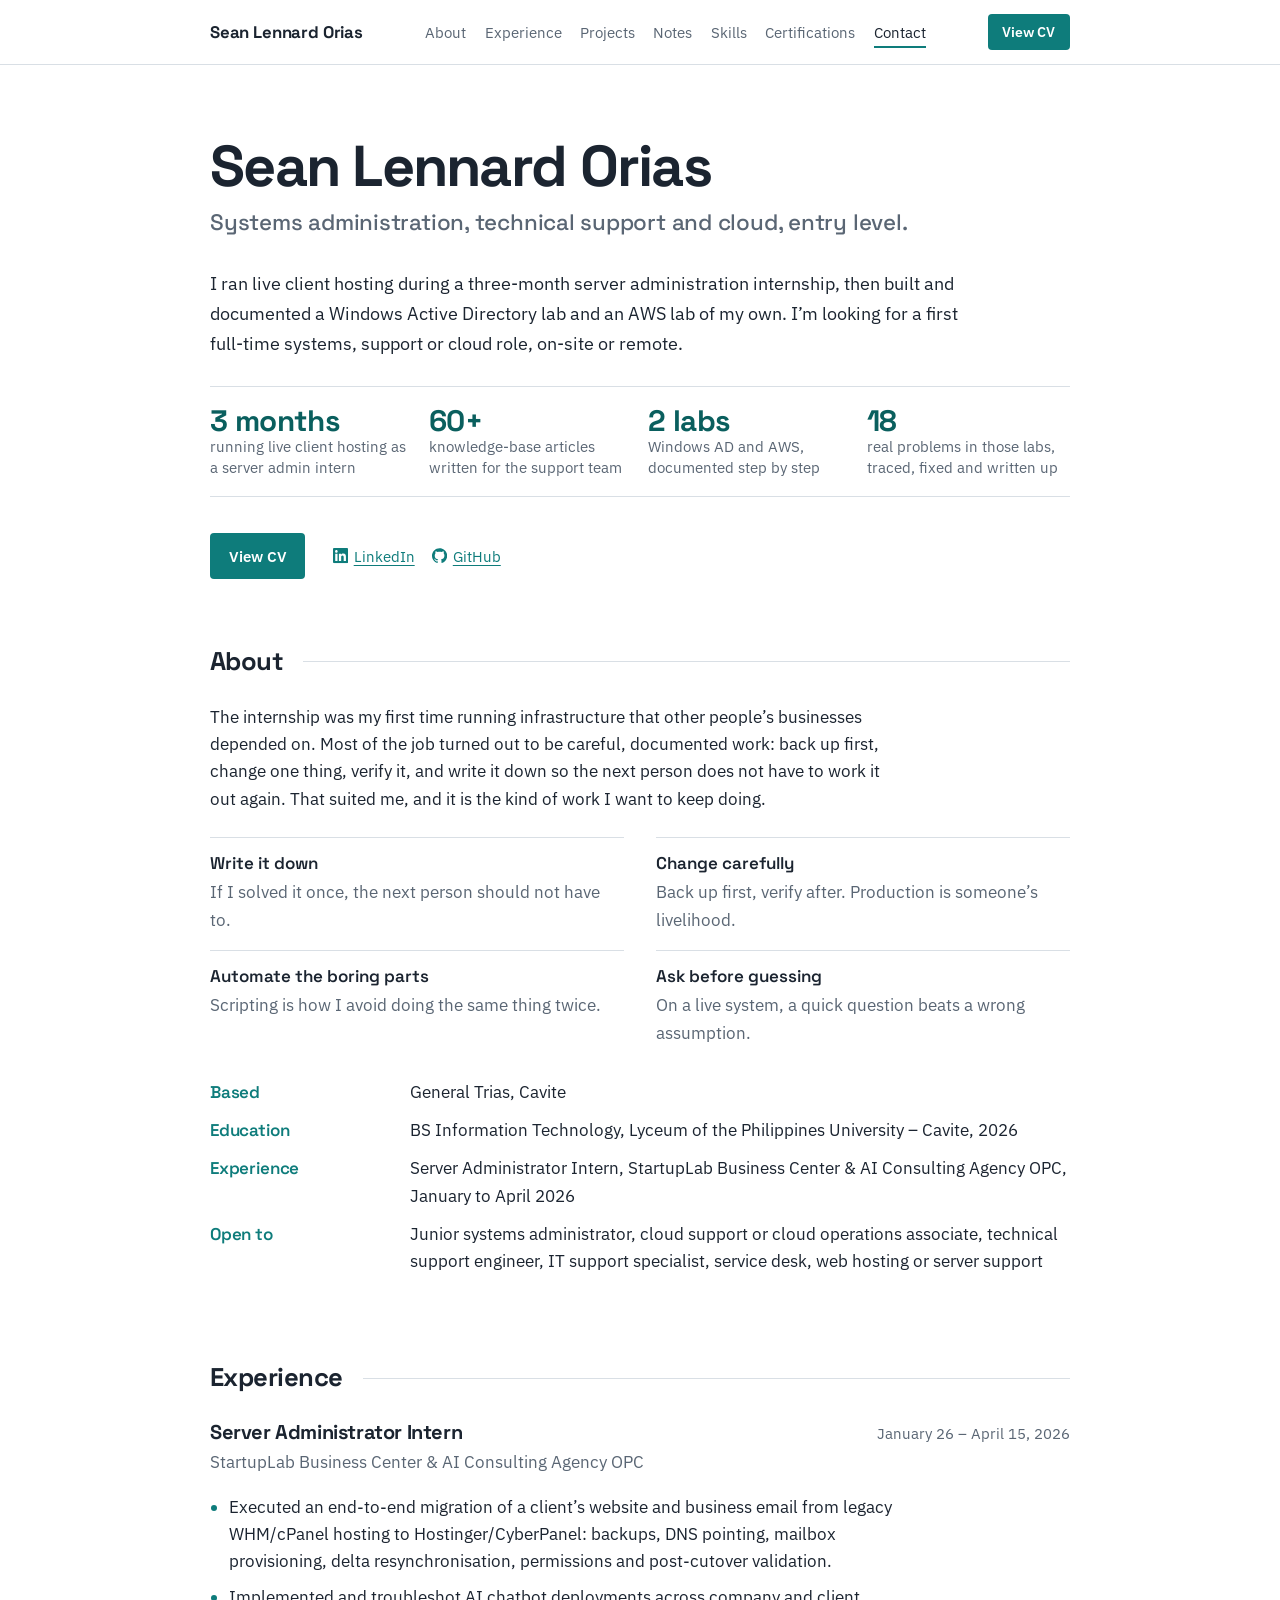
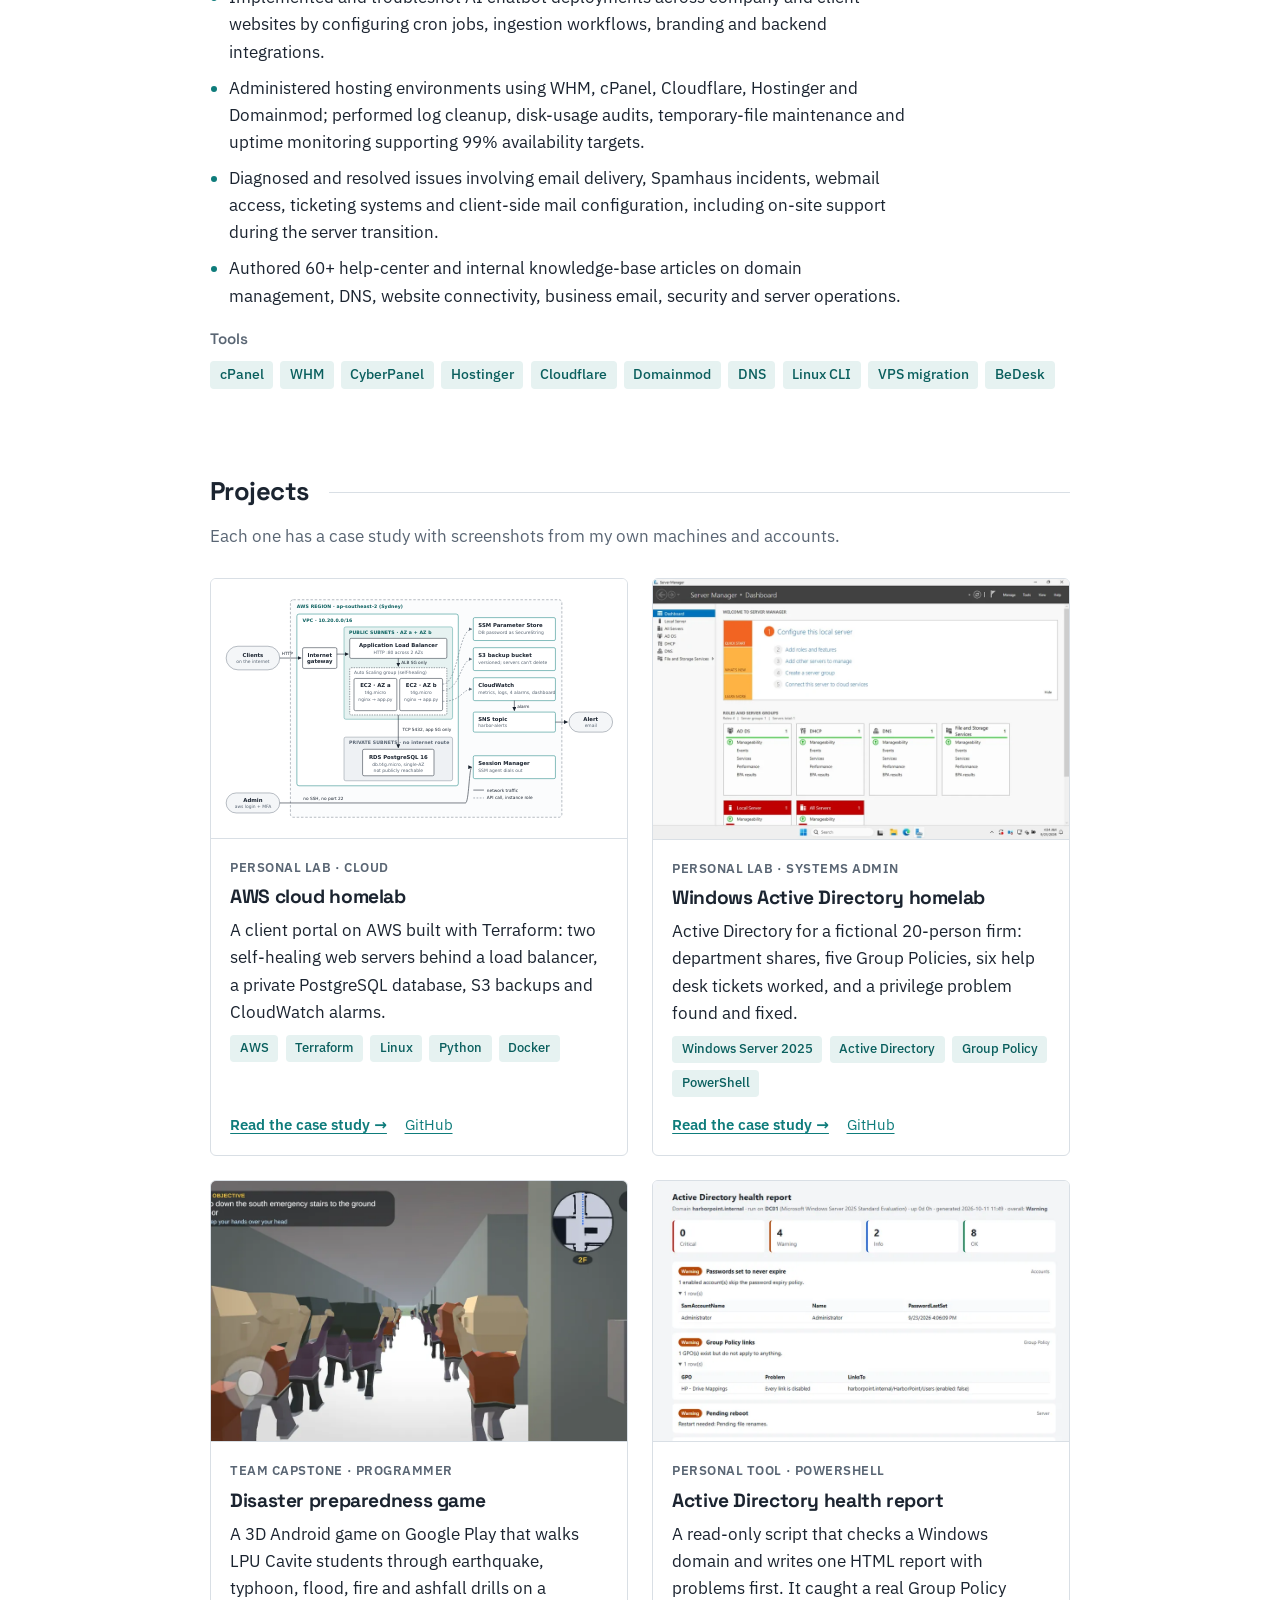
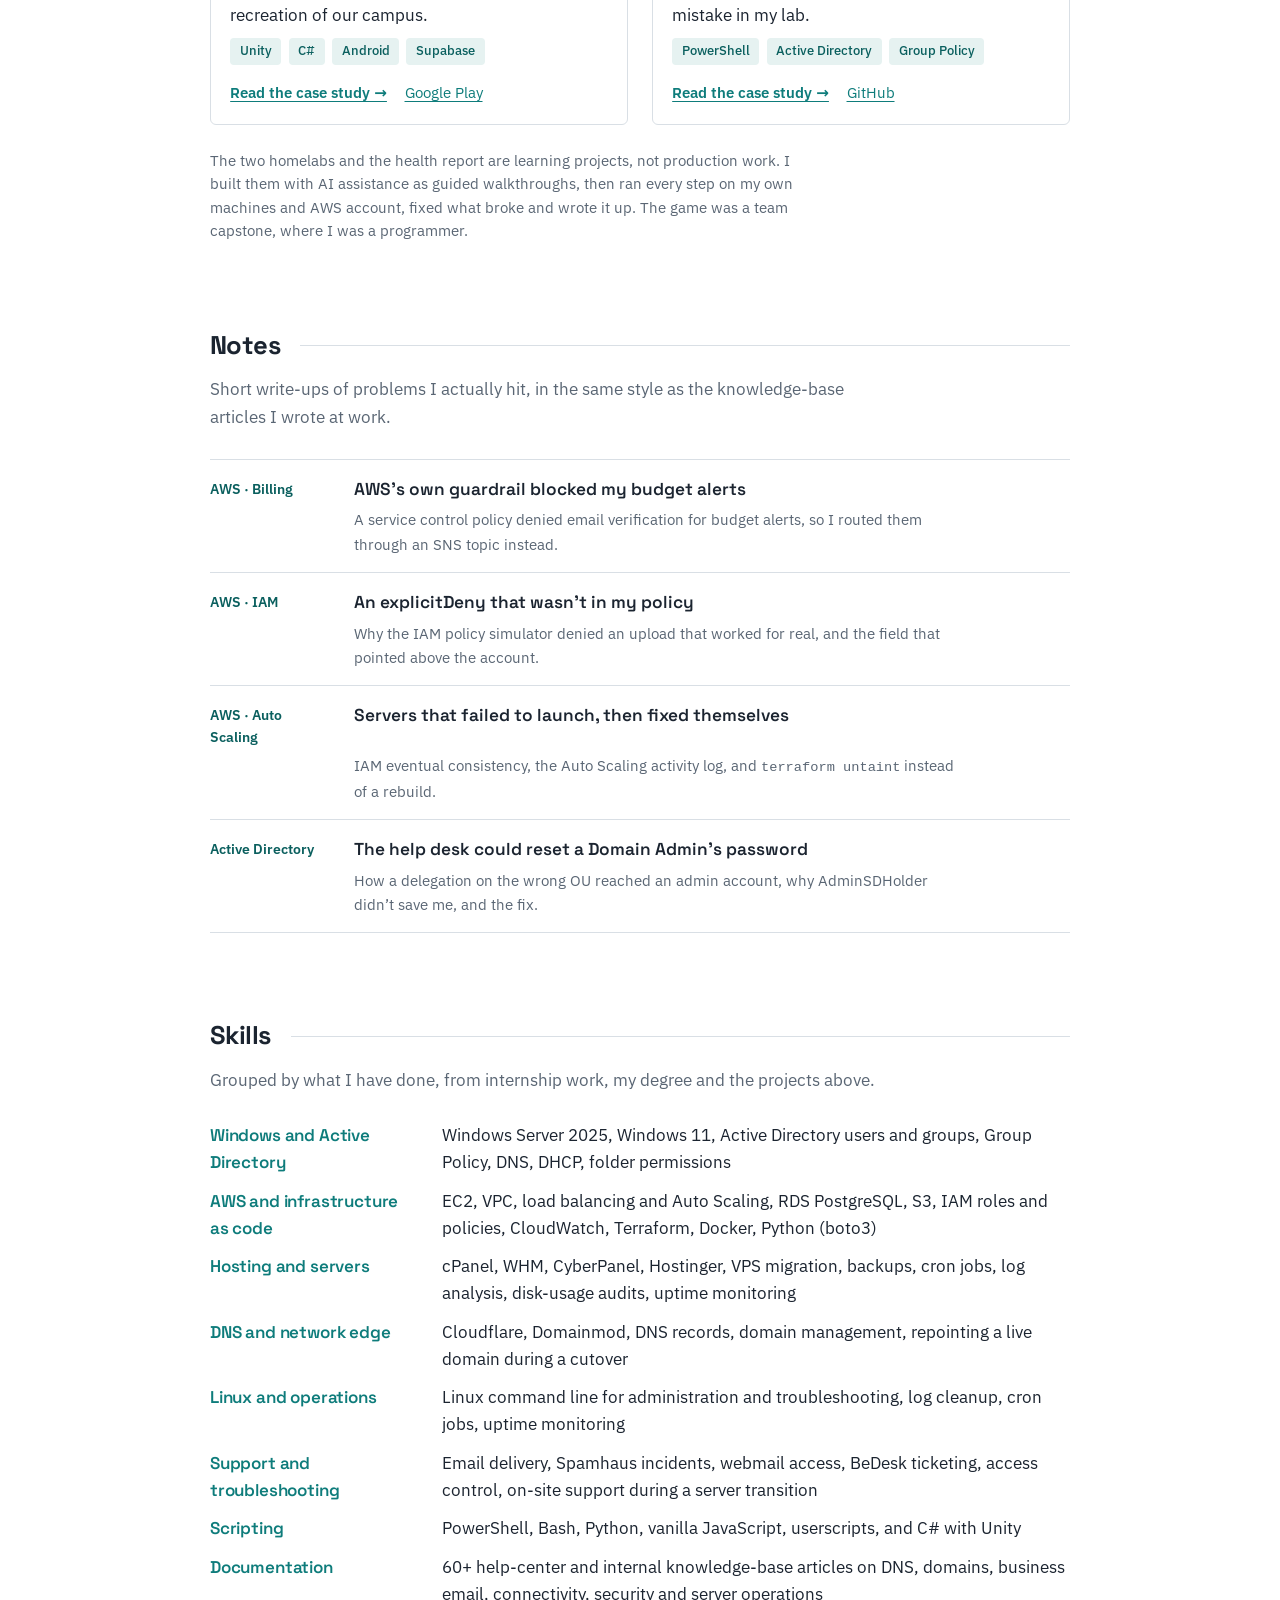
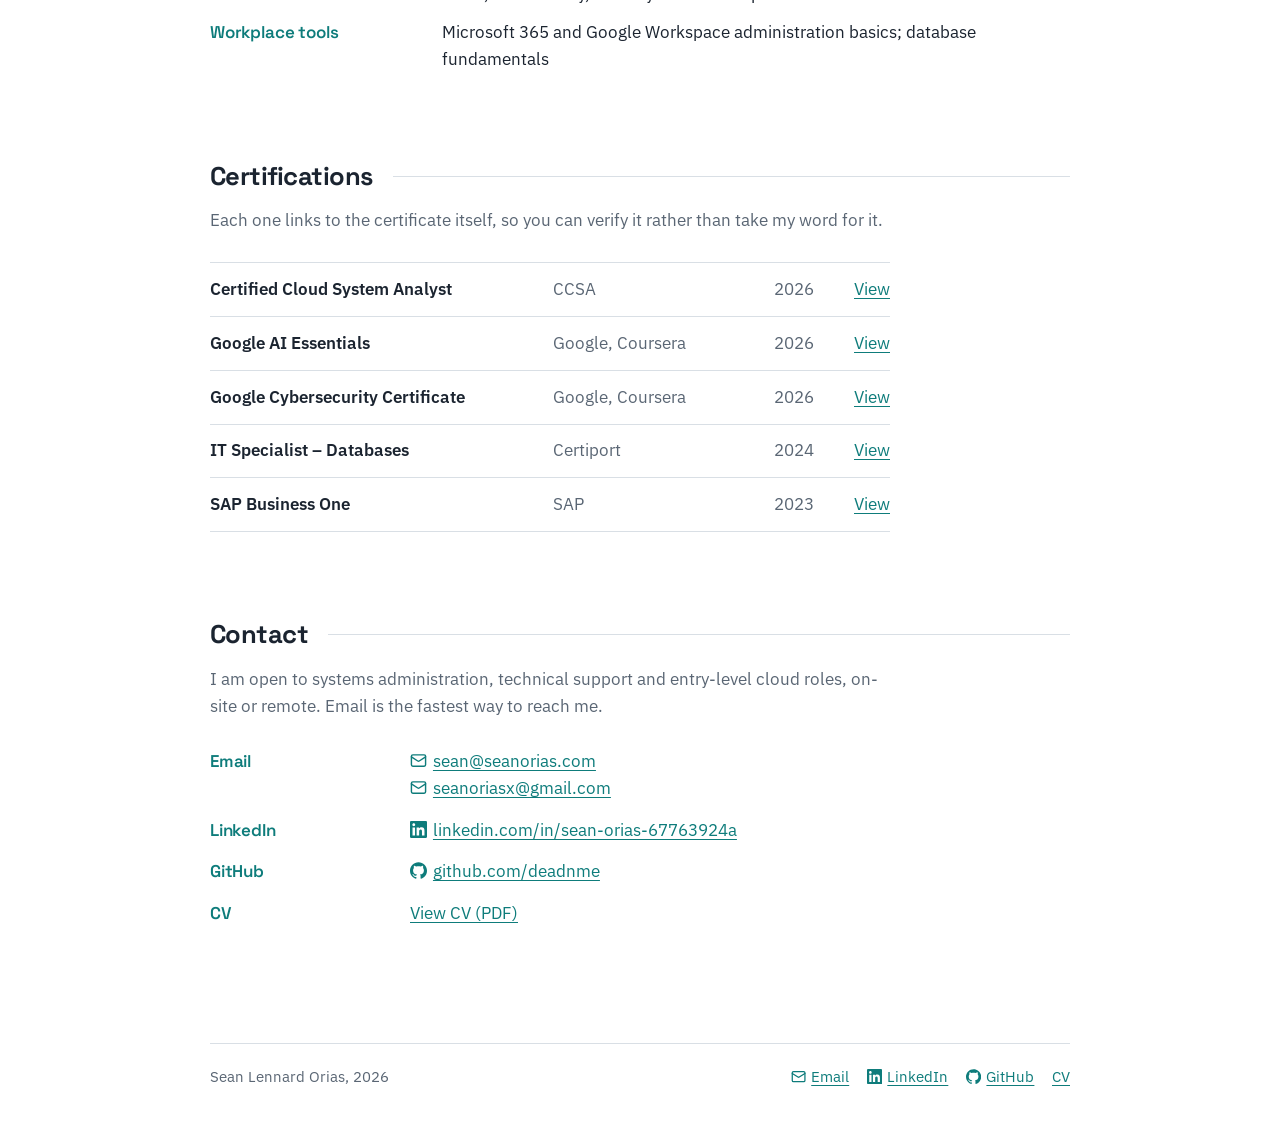
==== index.html @ ac72fe89 "Link to clean URLs instead of .html so Google stops crawling redirects" ====
<!DOCTYPE html>
<html lang="en">
<head>
  <script>if (location.hostname.endsWith('github.io')) location.replace('https://seanorias.com' + location.pathname.replace(/^\/portfolio/, '') + location.search + location.hash);</script>
  <meta charset="UTF-8">
  <meta name="viewport" content="width=device-width, initial-scale=1.0">
  <title>Sean Lennard Orias | Tech Portfolio</title>
  <meta name="description" content="Sean Lennard Orias: entry-level systems administration, technical support and cloud. Server administration internship running live client hosting, plus documented Windows Active Directory and AWS (Terraform) homelabs.">
  <meta name="author" content="Sean Lennard Orias">
  <meta name="theme-color" content="#ffffff">
  <link rel="icon" href="assets/favicon.svg" type="image/svg+xml">
  <link rel="icon" href="favicon.ico" sizes="48x48">
  <link rel="icon" href="assets/favicon-192.png" type="image/png" sizes="192x192">
  <link rel="apple-touch-icon" href="apple-touch-icon.png">
  <link rel="canonical" href="https://seanorias.com/">

  <meta property="og:type" content="website">
  <meta property="og:site_name" content="Sean Lennard Orias">
  <meta property="og:url" content="https://seanorias.com/">
  <meta property="og:title" content="Sean Lennard Orias | Tech Portfolio">
  <meta property="og:description" content="Server administration internship running live client hosting (cPanel, WHM, CyberPanel, Cloudflare, DNS, 60+ KB articles), plus documented Active Directory and AWS (Terraform) homelabs. Looking for a first systems, support or cloud role.">
  <meta property="og:image" content="https://seanorias.com/assets/img/og-card.png">
  <meta name="twitter:card" content="summary_large_image">

  <link rel="stylesheet" href="css/fonts.css">
  <link rel="stylesheet" href="css/tokens.css">
  <link rel="stylesheet" href="css/base.css">
  <link rel="stylesheet" href="css/layout.css">
  <link rel="stylesheet" href="css/components.css?v=2">
  <link rel="stylesheet" href="css/sections.css?v=2">
  <link rel="stylesheet" href="css/pages.css">
  <link rel="stylesheet" href="css/responsive.css">

  <script type="application/ld+json">
  {
    "@context": "https://schema.org",
    "@type": "Person",
    "name": "Sean Lennard Orias",
    "url": "https://seanorias.com/",
    "email": "mailto:sean@seanorias.com",
    "address": { "@type": "PostalAddress", "addressCountry": "PH" },
    "alumniOf": { "@type": "CollegeOrUniversity", "name": "Lyceum of the Philippines University - Cavite" },
    "knowsAbout": ["Systems Administration", "Technical Support", "Windows Server", "Active Directory", "Group Policy", "PowerShell", "Linux", "cPanel", "WHM", "CyberPanel", "Cloudflare", "DNS", "AWS", "Terraform"],
    "seeks": "First full-time role in systems administration, technical support or entry-level cloud operations",
    "sameAs": ["https://github.com/deadnme", "https://www.linkedin.com/in/sean-orias-67763924a/"]
  }
  </script>
  <script type="application/ld+json">
  {
    "@context": "https://schema.org",
    "@type": "WebSite",
    "name": "Sean Lennard Orias",
    "alternateName": ["Sean Orias", "seanorias.com"],
    "url": "https://seanorias.com/"
  }
  </script>
</head>
<body>
  <a class="skip-link" href="#main-content">Skip to content</a>

  <header class="site-header">
    <div class="container nav-shell">
      <a class="brand" href="#top">Sean Lennard Orias</a>
      <nav aria-label="Primary">
        <ul class="nav-links">
          <li><a href="#about">About</a></li>
          <li><a href="#experience">Experience</a></li>
          <li><a href="#projects">Projects</a></li>
          <li><a href="#notes">Notes</a></li>
          <li><a href="#skills">Skills</a></li>
          <li><a href="#certifications">Certifications</a></li>
          <li><a href="#contact">Contact</a></li>
        </ul>
      </nav>
      <a href="assets/Sean_Lennard_Orias_CV.pdf" class="btn btn-primary btn-small nav-cta" data-viewer="CV, Sean Lennard Orias" data-preview="assets/img/viewer/cv.webp">View CV</a>
    </div>
  </header>

  <main id="main-content">

    <section class="hero" id="top" aria-label="Introduction">
      <div class="container">
        <h1>Sean Lennard Orias</h1>
        <p class="hero-role">Systems administration, technical support and cloud, entry level.</p>
        <p class="hero-lead">
          I ran live client hosting during a three-month server administration internship, then built and
          documented a Windows Active Directory lab and an AWS lab of my own. I&rsquo;m looking for a first
          full-time systems, support or cloud role, on-site or remote.
        </p>

        <ul class="stats" aria-label="At a glance">
          <li><strong>3 months</strong><span>running live client hosting as a server admin intern</span></li>
          <li><strong>60+</strong><span>knowledge-base articles written for the support team</span></li>
          <li><strong>2 labs</strong><span>Windows AD and AWS, documented step by step</span></li>
          <li><strong>18</strong><span>real problems in those labs, traced, fixed and written up</span></li>
        </ul>

        <div class="cta-row">
          <a href="assets/Sean_Lennard_Orias_CV.pdf" class="btn btn-primary" data-viewer="CV, Sean Lennard Orias" data-preview="assets/img/viewer/cv.webp">View CV</a>
          <div class="aside-links">
            <a href="https://www.linkedin.com/in/sean-orias-67763924a/" target="_blank" rel="noopener noreferrer"><svg class="icon" aria-hidden="true" focusable="false"><use href="assets/icons.svg#linkedin"/></svg>LinkedIn<span class="visually-hidden"> (opens in a new tab)</span></a>
            <a href="https://github.com/deadnme" target="_blank" rel="noopener noreferrer"><svg class="icon" aria-hidden="true" focusable="false"><use href="assets/icons.svg#github"/></svg>GitHub<span class="visually-hidden"> (opens in a new tab)</span></a>
          </div>
        </div>
      </div>
    </section>

    <section id="about">
      <div class="container">
        <div class="section-head"><h2>About</h2></div>
        <p>
          The internship was my first time running infrastructure that other people&rsquo;s businesses depended on.
          Most of the job turned out to be careful, documented work: back up first, change one thing, verify it,
          and write it down so the next person does not have to work it out again. That suited me, and it is the
          kind of work I want to keep doing.
        </p>
        <ul class="habits" aria-label="How I work">
          <li><strong>Write it down</strong><span>If I solved it once, the next person should not have to.</span></li>
          <li><strong>Change carefully</strong><span>Back up first, verify after. Production is someone&rsquo;s livelihood.</span></li>
          <li><strong>Automate the boring parts</strong><span>Scripting is how I avoid doing the same thing twice.</span></li>
          <li><strong>Ask before guessing</strong><span>On a live system, a quick question beats a wrong assumption.</span></li>
        </ul>
        <dl class="sheet about-sheet">
          <dt>Based</dt>
          <dd>General Trias, Cavite</dd>
          <dt>Education</dt>
          <dd>BS Information Technology, Lyceum of the Philippines University &ndash; Cavite, 2026</dd>
          <dt>Experience</dt>
          <dd>Server Administrator Intern, StartupLab Business Center &amp; AI Consulting Agency OPC, January to April 2026</dd>
          <dt>Open to</dt>
          <dd>Junior systems administrator, cloud support or cloud operations associate, technical support engineer, IT support specialist, service desk, web hosting or server support</dd>
        </dl>
      </div>
    </section>

    <section id="experience">
      <div class="container">
        <div class="section-head"><h2>Experience</h2></div>
        <article>
          <div class="role-head">
            <h3>Server Administrator Intern</h3>
            <span class="role-dates">January 26 &ndash; April 15, 2026</span>
          </div>
          <p class="role-org">StartupLab Business Center &amp; AI Consulting Agency OPC</p>
          <ul class="bullets">
            <li>Executed an end-to-end migration of a client&rsquo;s website and business email from legacy WHM/cPanel hosting to Hostinger/CyberPanel: backups, DNS pointing, mailbox provisioning, delta resynchronisation, permissions and post-cutover validation.</li>
            <li>Implemented and troubleshot AI chatbot deployments across company and client websites by configuring cron jobs, ingestion workflows, branding and backend integrations.</li>
            <li>Administered hosting environments using WHM, cPanel, Cloudflare, Hostinger and Domainmod; performed log cleanup, disk-usage audits, temporary-file maintenance and uptime monitoring supporting 99% availability targets.</li>
            <li>Diagnosed and resolved issues involving email delivery, Spamhaus incidents, webmail access, ticketing systems and client-side mail configuration, including on-site support during the server transition.</li>
            <li>Authored 60+ help-center and internal knowledge-base articles on domain management, DNS, website connectivity, business email, security and server operations.</li>
          </ul>
          <div class="chips-row">
            <span>Tools</span>
            <ul class="chips" aria-label="Tools used during the internship">
              <li>cPanel</li>
              <li>WHM</li>
              <li>CyberPanel</li>
              <li>Hostinger</li>
              <li>Cloudflare</li>
              <li>Domainmod</li>
              <li>DNS</li>
              <li>Linux CLI</li>
              <li>VPS migration</li>
              <li>BeDesk</li>
            </ul>
          </div>
        </article>
      </div>
    </section>

    <section id="projects">
      <div class="container">
        <div class="section-head"><h2>Projects</h2></div>
        <p class="section-intro">Each one has a case study with screenshots from my own machines and accounts.</p>

        <div class="cards">

          <article class="card">
            <a class="card-media card-media--contain" href="projects/aws-cloud-homelab" tabindex="-1" aria-hidden="true">
              <img src="assets/img/aws/architecture.svg" alt="" width="1120" height="640" loading="lazy">
            </a>
            <div class="card-body">
              <p class="card-kicker">Personal lab &middot; Cloud</p>
              <h3><a href="projects/aws-cloud-homelab">AWS cloud homelab</a></h3>
              <p class="card-outcome">A client portal on AWS built with Terraform: two self-healing web servers behind a load balancer, a private PostgreSQL database, S3 backups and CloudWatch alarms.</p>
              <ul class="chips" aria-label="Technologies"><li>AWS</li><li>Terraform</li><li>Linux</li><li>Python</li><li>Docker</li></ul>
              <p class="card-links">
                <a class="primary-link" href="projects/aws-cloud-homelab">Read the case study &rarr;</a>
                <a href="https://github.com/deadnme/aws-cloud-homelab" target="_blank" rel="noopener noreferrer">GitHub<span class="visually-hidden"> (opens in a new tab)</span></a>
              </p>
            </div>
          </article>

          <article class="card">
            <a class="card-media" href="projects/windows-ad-homelab" tabindex="-1" aria-hidden="true">
              <img src="assets/img/winlab/card-server-manager.webp" alt="" width="960" height="600" loading="lazy">
            </a>
            <div class="card-body">
              <p class="card-kicker">Personal lab &middot; Systems admin</p>
              <h3><a href="projects/windows-ad-homelab">Windows Active Directory homelab</a></h3>
              <p class="card-outcome">Active Directory for a fictional 20-person firm: department shares, five Group Policies, six help desk tickets worked, and a privilege problem found and fixed.</p>
              <ul class="chips" aria-label="Technologies"><li>Windows Server 2025</li><li>Active Directory</li><li>Group Policy</li><li>PowerShell</li></ul>
              <p class="card-links">
                <a class="primary-link" href="projects/windows-ad-homelab">Read the case study &rarr;</a>
                <a href="https://github.com/deadnme/windows-ad-homelab" target="_blank" rel="noopener noreferrer">GitHub<span class="visually-hidden"> (opens in a new tab)</span></a>
              </p>
            </div>
          </article>

          <article class="card">
            <a class="card-media" href="projects/disaster-preparedness-game" tabindex="-1" aria-hidden="true">
              <img src="assets/img/game/card.webp" alt="" width="960" height="600" loading="lazy">
            </a>
            <div class="card-body">
              <p class="card-kicker">Team capstone &middot; Programmer</p>
              <h3><a href="projects/disaster-preparedness-game">Disaster preparedness game</a></h3>
              <p class="card-outcome">A 3D Android game on Google Play that walks LPU Cavite students through earthquake, typhoon, flood, fire and ashfall drills on a recreation of our campus.</p>
              <ul class="chips" aria-label="Technologies"><li>Unity</li><li>C#</li><li>Android</li><li>Supabase</li></ul>
              <p class="card-links">
                <a class="primary-link" href="projects/disaster-preparedness-game">Read the case study &rarr;</a>
                <a href="https://play.google.com/store/apps/details?id=com.Monggi.Big_Wan" target="_blank" rel="noopener noreferrer">Google Play<span class="visually-hidden"> (opens in a new tab)</span></a>
              </p>
            </div>
          </article>

          <article class="card">
            <a class="card-media" href="projects/ad-health-report" tabindex="-1" aria-hidden="true">
              <img src="assets/img/health/card.webp" alt="" width="960" height="600" loading="lazy">
            </a>
            <div class="card-body">
              <p class="card-kicker">Personal tool &middot; PowerShell</p>
              <h3><a href="projects/ad-health-report">Active Directory health report</a></h3>
              <p class="card-outcome">A read-only script that checks a Windows domain and writes one HTML report with problems first. It caught a real Group Policy mistake in my lab.</p>
              <ul class="chips" aria-label="Technologies"><li>PowerShell</li><li>Active Directory</li><li>Group Policy</li></ul>
              <p class="card-links">
                <a class="primary-link" href="projects/ad-health-report">Read the case study &rarr;</a>
                <a href="https://github.com/deadnme/windows-ad-homelab/tree/main/health-report" target="_blank" rel="noopener noreferrer">GitHub<span class="visually-hidden"> (opens in a new tab)</span></a>
              </p>
            </div>
          </article>

        </div>

        <p class="section-note">The two homelabs and the health report are learning projects, not production work. I built them with AI assistance as guided walkthroughs, then ran every step on my own machines and AWS account, fixed what broke and wrote it up. The game was a team capstone, where I was a programmer.</p>
      </div>
    </section>

    <section id="notes">
      <div class="container">
        <div class="section-head"><h2>Notes</h2></div>
        <p class="section-intro">Short write-ups of problems I actually hit, in the same style as the knowledge-base articles I wrote at work.</p>
        <ul class="notes">
          <li>
            <span class="note-tag">AWS &middot; Billing</span>
            <a href="notes/budget-alerts-blocked-by-scp">AWS&rsquo;s own guardrail blocked my budget alerts</a>
            <p>A service control policy denied email verification for budget alerts, so I routed them through an SNS topic instead.</p>
          </li>
          <li>
            <span class="note-tag">AWS &middot; IAM</span>
            <a href="notes/explicit-deny-from-above">An explicitDeny that wasn&rsquo;t in my policy</a>
            <p>Why the IAM policy simulator denied an upload that worked for real, and the field that pointed above the account.</p>
          </li>
          <li>
            <span class="note-tag">AWS &middot; Auto Scaling</span>
            <a href="notes/asg-launch-authentication-failure">Servers that failed to launch, then fixed themselves</a>
            <p>IAM eventual consistency, the Auto Scaling activity log, and <code>terraform untaint</code> instead of a rebuild.</p>
          </li>
          <li>
            <span class="note-tag">Active Directory</span>
            <a href="notes/helpdesk-could-reset-domain-admin">The help desk could reset a Domain Admin&rsquo;s password</a>
            <p>How a delegation on the wrong OU reached an admin account, why AdminSDHolder didn&rsquo;t save me, and the fix.</p>
          </li>
        </ul>
      </div>
    </section>

    <section id="skills">
      <div class="container">
        <div class="section-head"><h2>Skills</h2></div>
        <p class="section-intro">Grouped by what I have done, from internship work, my degree and the projects above.</p>
        <dl class="skill-rows">
          <div>
            <dt>Windows and Active Directory</dt>
            <dd>Windows Server 2025, Windows 11, Active Directory users and groups, Group Policy, DNS, DHCP, folder permissions</dd>
          </div>
          <div>
            <dt>AWS and infrastructure as code</dt>
            <dd>EC2, VPC, load balancing and Auto Scaling, RDS PostgreSQL, S3, IAM roles and policies, CloudWatch, Terraform, Docker, Python (boto3)</dd>
          </div>
          <div>
            <dt>Hosting and servers</dt>
            <dd>cPanel, WHM, CyberPanel, Hostinger, VPS migration, backups, cron jobs, log analysis, disk-usage audits, uptime monitoring</dd>
          </div>
          <div>
            <dt>DNS and network edge</dt>
            <dd>Cloudflare, Domainmod, DNS records, domain management, repointing a live domain during a cutover</dd>
          </div>
          <div>
            <dt>Linux and operations</dt>
            <dd>Linux command line for administration and troubleshooting, log cleanup, cron jobs, uptime monitoring</dd>
          </div>
          <div>
            <dt>Support and troubleshooting</dt>
            <dd>Email delivery, Spamhaus incidents, webmail access, BeDesk ticketing, access control, on-site support during a server transition</dd>
          </div>
          <div>
            <dt>Scripting</dt>
            <dd>PowerShell, Bash, Python, vanilla JavaScript, userscripts, and C# with Unity</dd>
          </div>
          <div>
            <dt>Documentation</dt>
            <dd>60+ help-center and internal knowledge-base articles on DNS, domains, business email, connectivity, security and server operations</dd>
          </div>
          <div>
            <dt>Workplace tools</dt>
            <dd>Microsoft 365 and Google Workspace administration basics; database fundamentals</dd>
          </div>
        </dl>
      </div>
    </section>

    <section id="certifications">
      <div class="container">
        <div class="section-head"><h2>Certifications</h2></div>
        <p class="section-intro">Each one links to the certificate itself, so you can verify it rather than take my word for it.</p>
        <ul class="cert-list">
          <li>
            <span class="cert-name">Certified Cloud System Analyst</span>
            <span class="cert-issuer" data-year="2026">CCSA</span>
            <span class="cert-year">2026</span>
            <span class="cert-link"><a href="assets/CCSA-Certificate.pdf" data-viewer="Certified Cloud System Analyst certificate" data-preview="assets/img/viewer/ccsa.webp">View<span class="visually-hidden">: Certified Cloud System Analyst certificate</span></a></span>
          </li>
          <li>
            <span class="cert-name">Google AI Essentials</span>
            <span class="cert-issuer" data-year="2026">Google, Coursera</span>
            <span class="cert-year">2026</span>
            <span class="cert-link"><a href="assets/Orias_AI_Essentials.pdf" data-viewer="Google AI Essentials certificate" data-preview="assets/img/viewer/ai-essentials.webp">View<span class="visually-hidden">: Google AI Essentials certificate</span></a></span>
          </li>
          <li>
            <span class="cert-name">Google Cybersecurity Certificate</span>
            <span class="cert-issuer" data-year="2026">Google, Coursera</span>
            <span class="cert-year">2026</span>
            <span class="cert-link"><a href="assets/GoogleCybersecCert.pdf" data-viewer="Google Cybersecurity certificate" data-preview="assets/img/viewer/cybersecurity.webp">View<span class="visually-hidden">: Google Cybersecurity certificate</span></a></span>
          </li>
          <li>
            <span class="cert-name">IT Specialist &ndash; Databases</span>
            <span class="cert-issuer" data-year="2024">Certiport</span>
            <span class="cert-year">2024</span>
            <span class="cert-link"><a href="assets/DatabasesCertificate.pdf" data-viewer="IT Specialist Databases certificate" data-preview="assets/img/viewer/databases.webp">View<span class="visually-hidden">: IT Specialist Databases certificate</span></a></span>
          </li>
          <li>
            <span class="cert-name">SAP Business One</span>
            <span class="cert-issuer" data-year="2023">SAP</span>
            <span class="cert-year">2023</span>
            <span class="cert-link"><a href="assets/SAPCertificate.pdf" data-viewer="SAP Business One certificate" data-preview="assets/img/viewer/sap.webp">View<span class="visually-hidden">: SAP Business One certificate</span></a></span>
          </li>
        </ul>
      </div>
    </section>

    <section id="contact">
      <div class="container">
        <div class="section-head"><h2>Contact</h2></div>
        <p class="section-intro">I am open to systems administration, technical support and entry-level cloud roles, on-site or remote. Email is the fastest way to reach me.</p>
        <dl class="sheet contact-sheet">
          <dt>Email</dt>
          <dd><a href="mailto:sean@seanorias.com"><svg class="icon" aria-hidden="true" focusable="false"><use href="assets/icons.svg#email"/></svg>sean@seanorias.com</a><br><a href="mailto:seanoriasx@gmail.com"><svg class="icon" aria-hidden="true" focusable="false"><use href="assets/icons.svg#email"/></svg>seanoriasx@gmail.com</a></dd>
          <dt>LinkedIn</dt>
          <dd><a href="https://www.linkedin.com/in/sean-orias-67763924a/" target="_blank" rel="noopener noreferrer"><svg class="icon" aria-hidden="true" focusable="false"><use href="assets/icons.svg#linkedin"/></svg>linkedin.com/in/sean-orias-67763924a<span class="visually-hidden"> (opens in a new tab)</span></a></dd>
          <dt>GitHub</dt>
          <dd><a href="https://github.com/deadnme" target="_blank" rel="noopener noreferrer"><svg class="icon" aria-hidden="true" focusable="false"><use href="assets/icons.svg#github"/></svg>github.com/deadnme<span class="visually-hidden"> (opens in a new tab)</span></a></dd>
          <dt>CV</dt>
          <dd><a href="assets/Sean_Lennard_Orias_CV.pdf" data-viewer="CV, Sean Lennard Orias" data-preview="assets/img/viewer/cv.webp">View CV (PDF)</a></dd>
        </dl>
      </div>
    </section>
  </main>

  <footer class="site-footer">
    <div class="container footer-shell">
      <p>Sean Lennard Orias, <span id="footer-year"></span></p>
      <div class="footer-links">
        <a href="mailto:sean@seanorias.com"><svg class="icon" aria-hidden="true" focusable="false"><use href="assets/icons.svg#email"/></svg>Email</a>
        <a href="https://www.linkedin.com/in/sean-orias-67763924a/" target="_blank" rel="noopener noreferrer"><svg class="icon" aria-hidden="true" focusable="false"><use href="assets/icons.svg#linkedin"/></svg>LinkedIn</a>
        <a href="https://github.com/deadnme" target="_blank" rel="noopener noreferrer"><svg class="icon" aria-hidden="true" focusable="false"><use href="assets/icons.svg#github"/></svg>GitHub</a>
        <a href="assets/Sean_Lennard_Orias_CV.pdf" data-viewer="CV, Sean Lennard Orias" data-preview="assets/img/viewer/cv.webp">CV</a>
      </div>
    </div>
  </footer>

  <script src="js/nav.js?v=2" defer></script>
</body>
</html>
---- css/fonts.css ----
/* Fonts embedded as data URIs, deliberately.
   Web fonts are always fetched in CORS mode, and a file:// page is an opaque
   origin -- so a plain url("../assets/fonts/x.woff2") is BLOCKED when the page
   is opened by double-clicking. Inlining keeps the page pixel-identical whether
   it is opened from disk, localhost, or GitHub Pages, and costs zero requests.
   Source files are kept in assets/fonts/ so they can be regenerated. */

@font-face {
  font-family: "Space Grotesk";
  src: url([data-uri]) format("woff2");
  font-weight: 300 700;
  font-style: normal;
  font-display: swap;
  unicode-range: U+0000-00FF, U+0131, U+0152-0153, U+02BB-02BC, U+02C6, U+02DA, U+02DC,
                 U+0304, U+0308, U+0329, U+2000-206F, U+20AC, U+2122, U+2191, U+2193,
                 U+2212, U+2215, U+FEFF, U+FFFD;
}

@font-face {
  font-family: "IBM Plex Sans";
  src: url([data-uri]) format("woff2");
  font-weight: 100 700;
  font-style: normal;
  font-display: swap;
  unicode-range: U+0000-00FF, U+0131, U+0152-0153, U+02BB-02BC, U+02C6, U+02DA, U+02DC,
                 U+0304, U+0308, U+0329, U+2000-206F, U+20AC, U+2122, U+2191, U+2193,
                 U+2212, U+2215, U+FEFF, U+FFFD;
}
---- css/tokens.css ----
:root {
  --paper: #ffffff;
  --ink: #1b2430;
  --muted: #5a6674;
  --rule: #d9dfe5;
  --accent: #0e7c7b;
  --accent-ink: #0a5f5e;
  --accent-soft: #e6f2f1;
  --max-width: 860px;
  --radius: 4px;
  --font-display: "Space Grotesk", "Segoe UI", system-ui, sans-serif;
  --font-body: "IBM Plex Sans", "Segoe UI", system-ui, -apple-system, sans-serif;
}
---- css/base.css ----
* {
  box-sizing: border-box;
  margin: 0;
  padding: 0;
}

@media (prefers-reduced-motion: no-preference) {
  html { scroll-behavior: smooth; }
}

body {
  font-family: var(--font-body);
  font-size: 1.0625rem;
  line-height: 1.6;
  color: var(--ink);
  background: var(--paper);
  min-height: 100vh;
  -webkit-font-smoothing: antialiased;
}

h1, h2, h3 {
  font-family: var(--font-display);
  font-weight: 700;
  line-height: 1.15;
  letter-spacing: -0.02em;
  text-wrap: balance;
}

p, li, dd {
  max-width: 68ch;
}

a {
  color: var(--accent);
  text-decoration: underline;
  text-decoration-thickness: 1px;
  text-underline-offset: 0.18em;
  transition: color 0.15s ease;
}

a:hover { color: var(--accent-ink); }

code {
  font-family: ui-monospace, "Cascadia Code", Consolas, monospace;
  font-size: 0.9em;
}

/* Accessibility foundations */

:focus-visible {
  outline: 2px solid var(--accent);
  outline-offset: 3px;
  border-radius: var(--radius);
}

section[id],
#main-content {
  scroll-margin-top: 5rem;
}

.visually-hidden {
  position: absolute !important;
  width: 1px;
  height: 1px;
  padding: 0;
  margin: -1px;
  overflow: hidden;
  clip: rect(0 0 0 0);
  clip-path: inset(50%);
  white-space: nowrap;
  border: 0;
}

.skip-link {
  position: absolute;
  left: 0.75rem;
  top: -100px;
  z-index: 200;
  padding: 0.7rem 1.1rem;
  border-radius: var(--radius);
  background: var(--accent);
  color: #fff;
  font-weight: 600;
  text-decoration: none;
  transition: top 0.18s ease;
}

.skip-link:focus { top: 0.75rem; }

@media (prefers-reduced-motion: reduce) {
  *,
  *::before,
  *::after {
    animation-duration: 0.01ms !important;
    animation-iteration-count: 1 !important;
    transition-duration: 0.01ms !important;
    scroll-behavior: auto !important;
  }
}
---- css/layout.css ----
.container {
  width: min(var(--max-width), calc(100% - 2.5rem));
  margin: 0 auto;
}

/* Header */

.site-header {
  position: sticky;
  top: 0;
  z-index: 20;
  background: var(--paper);
  border-bottom: 1px solid var(--rule);
}

.nav-shell {
  display: flex;
  align-items: center;
  justify-content: space-between;
  gap: 1.5rem;
  min-height: 64px;
  padding: 0.6rem 0;
}

.brand {
  font-family: var(--font-display);
  font-weight: 700;
  font-size: 1.05rem;
  letter-spacing: -0.01em;
  color: var(--ink);
  text-decoration: none;
  white-space: nowrap;
}

.brand:hover { color: var(--accent-ink); }

.nav-links {
  display: flex;
  flex-wrap: wrap;
  align-items: center;
  gap: 0.15rem 1.15rem;
  list-style: none;
  font-size: 0.95rem;
}

.nav-links a {
  color: var(--muted);
  text-decoration: none;
  padding: 0.25rem 0;
  border-bottom: 2px solid transparent;
}

.nav-links a:hover { color: var(--ink); }

.nav-links a[aria-current] {
  color: var(--ink);
  border-bottom-color: var(--accent);
}

.nav-cta { flex: none; }

/* Page rhythm */

main { padding-bottom: 3rem; }

.hero { padding: 4.5rem 0 3.5rem; }

section { padding: 2.75rem 0; }

.section-head {
  display: flex;
  align-items: center;
  gap: 1.25rem;
  margin-bottom: 1.75rem;
}

.section-head h2 {
  font-size: 1.6rem;
  flex: none;
}

.section-head::after {
  content: "";
  flex: 1;
  height: 1px;
  background: var(--rule);
}

.section-intro {
  color: var(--muted);
  margin: -0.75rem 0 1.75rem;
}

/* Footer */

.site-footer {
  padding: 1.5rem 0 2.5rem;
  color: var(--muted);
  font-size: 0.95rem;
}

.footer-shell {
  display: flex;
  justify-content: space-between;
  align-items: center;
  gap: 1rem;
  padding-top: 1.25rem;
  border-top: 1px solid var(--rule);
}

.footer-links {
  display: flex;
  flex-wrap: wrap;
  gap: 1.1rem;
}
---- css/components.css ----
/* Buttons */

.btn {
  display: inline-flex;
  align-items: center;
  justify-content: center;
  min-height: 44px;
  padding: 0.6rem 1.1rem;
  border-radius: var(--radius);
  border: 1px solid transparent;
  font-family: var(--font-body);
  font-weight: 600;
  font-size: 0.95rem;
  text-decoration: none;
  transition: background 0.15s ease, color 0.15s ease, border-color 0.15s ease;
}

.btn-primary {
  background: var(--accent);
  color: #fff;
}

.btn-primary:hover {
  background: var(--accent-ink);
  color: #fff;
}

.btn-secondary {
  background: var(--paper);
  color: var(--ink);
  border-color: var(--ink);
}

.btn-secondary:hover {
  background: var(--ink);
  color: var(--paper);
}

.btn-small {
  min-height: 36px;
  padding: 0.35rem 0.85rem;
  font-size: 0.9rem;
}

/* Label / value sheets (hero facts, skills, contact) */

.sheet {
  display: grid;
  grid-template-columns: 11rem minmax(0, 1fr);
  row-gap: 0.7rem;
  column-gap: 1.5rem;
}

.sheet dt {
  font-family: var(--font-display);
  font-weight: 600;
  color: var(--accent);
  letter-spacing: -0.01em;
}

.sheet--wide { grid-template-columns: 13rem minmax(0, 1fr); }

/* Chips (tools, tags) */

.chips {
  display: flex;
  flex-wrap: wrap;
  gap: 0.45rem;
  list-style: none;
}

.chips li {
  padding: 0.2rem 0.6rem;
  border-radius: var(--radius);
  background: var(--accent-soft);
  color: var(--accent-ink);
  font-size: 0.85rem;
  font-weight: 500;
}

.chips-row {
  display: flex;
  align-items: baseline;
  flex-wrap: wrap;
  gap: 0.6rem 0.9rem;
  margin-top: 1.1rem;
}

.chips-row > span {
  font-family: var(--font-display);
  font-weight: 600;
  font-size: 0.95rem;
  color: var(--muted);
}

/* Bullets */

.bullets {
  padding-left: 1.2rem;
  display: grid;
  gap: 0.55rem;
}

.bullets li::marker { color: var(--accent); }


/* Small logos inside links (Email, LinkedIn, GitHub) */

.icon {
  width: 1em;
  height: 1em;
  margin-right: 0.35em;
  vertical-align: -0.125em;
  flex-shrink: 0;
}

/* Document viewer: CV and certificates open over a dimmed page */

body:has(.doc-viewer[open]) { overflow: hidden; }

.doc-viewer {
  width: min(92vw, 960px);
  height: 92vh;
  max-width: none;
  max-height: none;
  margin: auto;
  padding: 0;
  border: 0;
  border-radius: var(--radius);
  background: var(--paper);
  color: var(--ink);
  box-shadow: 0 20px 60px rgb(0 0 0 / 0.35);
  overflow: hidden;
}

.doc-viewer[open] {
  display: flex;
  flex-direction: column;
}

.doc-viewer::backdrop { background: rgb(15 20 28 / 0.7); }

.doc-viewer-bar {
  display: flex;
  align-items: center;
  gap: 0.75rem;
  padding: 0.6rem 0.75rem 0.6rem 1rem;
  border-bottom: 1px solid var(--rule);
}

.doc-viewer-title {
  margin-right: auto;
  font-family: var(--font-display);
  font-size: 1rem;
  font-weight: 600;
  overflow: hidden;
  text-overflow: ellipsis;
  white-space: nowrap;
}

.doc-viewer-bar .btn { white-space: nowrap; flex-shrink: 0; }

.doc-viewer-close {
  cursor: pointer;
  font-size: 1.4rem;
  line-height: 1;
  padding: 0 0.6rem;
}

.doc-viewer-body {
  flex: 1;
  min-height: 0;
  overflow: auto;
  background: #e9edf1;
}

.doc-viewer-body iframe {
  display: block;
  width: 100%;
  height: 100%;
  border: 0;
}

.doc-viewer-body img {
  display: block;
  width: 100%;
  height: auto;
  background: #fff;
}

@media (max-width: 767px) {
  .doc-viewer {
    width: calc(100vw - 24px);
    height: calc(100dvh - 48px);
  }
}
---- css/sections.css ----
/* Hero */

.hero h1 {
  font-size: clamp(2.4rem, 5vw, 3.6rem);
  letter-spacing: -0.03em;
  line-height: 1.02;
  margin-bottom: 0.6rem;
}

.hero-role {
  font-family: var(--font-display);
  font-size: clamp(1.15rem, 2.2vw, 1.4rem);
  font-weight: 500;
  color: var(--muted);
  letter-spacing: -0.01em;
  margin-bottom: 1.75rem;
}

.hero-lead {
  font-size: 1.125rem;
  line-height: 1.65;
  margin-bottom: 1.75rem;
}

.cta-row {
  display: flex;
  flex-wrap: wrap;
  align-items: center;
  gap: 0.75rem 1.25rem;
  margin-bottom: 2.5rem;
}

.cta-row .aside-links {
  display: flex;
  gap: 1.1rem;
  margin-left: 0.5rem;
  font-size: 0.95rem;
}

/* About */

.habits {
  list-style: none;
  display: grid;
  grid-template-columns: repeat(2, minmax(0, 1fr));
  gap: 1rem 2rem;
  margin-top: 1.5rem;
}

.habits li {
  padding-top: 0.75rem;
  border-top: 1px solid var(--rule);
}

.habits strong {
  display: block;
  font-family: var(--font-display);
  font-weight: 600;
  margin-bottom: 0.15rem;
}

.habits span { color: var(--muted); }

/* Experience */

.role-head {
  display: flex;
  justify-content: space-between;
  align-items: baseline;
  gap: 1rem;
  flex-wrap: wrap;
  margin-bottom: 0.25rem;
}

.role-head h3 { font-size: 1.25rem; }

.role-dates {
  color: var(--muted);
  font-size: 0.95rem;
  white-space: nowrap;
}

.role-org {
  color: var(--muted);
  margin-bottom: 1.1rem;
}

/* Projects */

.project + .project {
  margin-top: 2.25rem;
  padding-top: 2.25rem;
  border-top: 1px solid var(--rule);
}

.project-head {
  display: flex;
  justify-content: space-between;
  align-items: baseline;
  gap: 1rem;
  flex-wrap: wrap;
  margin-bottom: 0.35rem;
}

.project-head h3 { font-size: 1.25rem; }

.project-links {
  display: flex;
  gap: 1rem;
  font-size: 0.95rem;
}

.project-meta {
  color: var(--muted);
  font-size: 0.92rem;
  margin-bottom: 0.9rem;
}

.project p + p { margin-top: 0.75rem; }

/* Certifications */

.cert-list { list-style: none; }

.cert-list li {
  display: grid;
  grid-template-columns: minmax(0, 1.6fr) minmax(0, 1fr) 4rem auto;
  align-items: baseline;
  gap: 1rem;
  padding: 0.8rem 0;
  border-bottom: 1px solid var(--rule);
}

.cert-list li:first-child { border-top: 1px solid var(--rule); }

.cert-name { font-weight: 600; }

.cert-issuer,
.cert-year { color: var(--muted); }

.cert-year { font-variant-numeric: tabular-nums; }

.cert-link { text-align: right; }

/* Contact */

.contact-sheet { row-gap: 0.9rem; }
---- css/pages.css ----
/* Components added for the project cards, case studies and notes. */

/* Hero stats */

.stats {
  list-style: none;
  display: grid;
  grid-template-columns: repeat(4, minmax(0, 1fr));
  gap: 1rem;
  margin: 0 0 2.25rem;
  padding: 1.1rem 0;
  border-top: 1px solid var(--rule);
  border-bottom: 1px solid var(--rule);
}

.stats li { max-width: none; }

.stats strong {
  display: block;
  font-family: var(--font-display);
  font-size: 1.85rem;
  line-height: 1.1;
  letter-spacing: -0.02em;
  color: var(--accent-ink);
}

.stats span {
  display: block;
  color: var(--muted);
  font-size: 0.92rem;
  line-height: 1.4;
}

/* Project cards */

.cards {
  display: grid;
  grid-template-columns: repeat(2, minmax(0, 1fr));
  grid-auto-flow: row dense;
  gap: 1.5rem;
}

.card {
  display: flex;
  flex-direction: column;
  border: 1px solid var(--rule);
  border-radius: 6px;
  background: var(--paper);
  overflow: hidden;
  transition: border-color 0.15s ease, box-shadow 0.15s ease;
}

.card:hover {
  border-color: var(--accent);
  box-shadow: 0 6px 18px rgba(27, 36, 48, 0.08);
}

.card-media {
  display: block;
  aspect-ratio: 16 / 10;
  background: #f4f6f8;
  border-bottom: 1px solid var(--rule);
}

.card-media img {
  width: 100%;
  height: 100%;
  object-fit: cover;
  object-position: top left;
  display: block;
}

.card-media--contain img {
  object-fit: contain;
  object-position: center;
  background: #fff;
  padding: 0.5rem;
}

.card-body {
  display: flex;
  flex-direction: column;
  gap: 0.55rem;
  padding: 1.1rem 1.2rem 1.2rem;
  flex: 1;
}

.card-kicker {
  font-size: 0.82rem;
  font-weight: 600;
  letter-spacing: 0.04em;
  text-transform: uppercase;
  color: var(--muted);
}

.card h3 { font-size: 1.2rem; }

.card h3 a {
  color: var(--ink);
  text-decoration: none;
}

.card h3 a:hover { color: var(--accent-ink); }

.card-outcome { color: var(--ink); }

.card .chips li { font-size: 0.8rem; }

.card-links {
  display: flex;
  flex-wrap: wrap;
  gap: 0.4rem 1.1rem;
  margin-top: auto;
  padding-top: 0.4rem;
  font-size: 0.95rem;
}

.card-links .primary-link { font-weight: 600; }

.section-note {
  margin-top: 1.5rem;
  color: var(--muted);
  font-size: 0.92rem;
}

/* Notes list */

.notes { list-style: none; }

.notes li {
  display: grid;
  grid-template-columns: 7.5rem minmax(0, 1fr);
  gap: 0.25rem 1.5rem;
  padding: 1rem 0;
  border-bottom: 1px solid var(--rule);
  max-width: none;
}

.notes li:first-child { border-top: 1px solid var(--rule); }

.notes .note-tag {
  font-size: 0.85rem;
  font-weight: 600;
  color: var(--accent-ink);
  padding-top: 0.2rem;
}

.notes a {
  font-family: var(--font-display);
  font-weight: 600;
  font-size: 1.08rem;
  color: var(--ink);
  text-decoration: none;
}

.notes a:hover { color: var(--accent-ink); text-decoration: underline; }

.notes p {
  grid-column: 2;
  color: var(--muted);
  font-size: 0.95rem;
}

/* Skills sheet built from rows so it can be reordered */

.skill-rows { display: grid; gap: 0.7rem; }

.skill-rows > div {
  display: grid;
  grid-template-columns: 13rem minmax(0, 1fr);
  column-gap: 1.5rem;
}

.skill-rows dt {
  font-family: var(--font-display);
  font-weight: 600;
  color: var(--accent);
  letter-spacing: -0.01em;
}

/* Sub-pages: case studies and notes */

.page-head { padding: 3.25rem 0 1.5rem; }

.crumb {
  display: inline-block;
  margin-bottom: 1.25rem;
  font-size: 0.95rem;
}

.page-head h1 {
  font-size: clamp(2rem, 4.2vw, 2.8rem);
  letter-spacing: -0.03em;
  margin-bottom: 0.6rem;
}

.page-lead {
  font-size: 1.15rem;
  color: var(--muted);
  margin-bottom: 1.25rem;
}

.page-links {
  display: flex;
  flex-wrap: wrap;
  gap: 0.75rem;
  margin-top: 1.25rem;
}

.glance {
  display: grid;
  grid-template-columns: repeat(4, minmax(0, 1fr));
  gap: 1rem 1.5rem;
  padding: 1.1rem 0;
  border-top: 1px solid var(--rule);
  border-bottom: 1px solid var(--rule);
}

.glance dt {
  font-size: 0.8rem;
  font-weight: 600;
  letter-spacing: 0.05em;
  text-transform: uppercase;
  color: var(--muted);
}

.glance dd { font-size: 0.98rem; }

.prose h2 {
  font-size: 1.45rem;
  margin: 2.5rem 0 0.9rem;
}

.prose h3 {
  font-size: 1.1rem;
  margin: 1.75rem 0 0.5rem;
}

.prose p + p,
.prose p + ul,
.prose ul + p { margin-top: 0.8rem; }

.prose ul { padding-left: 1.2rem; display: grid; gap: 0.45rem; }
.prose li::marker { color: var(--accent); }

.prose code {
  background: #f4f6f8;
  padding: 0.05rem 0.3rem;
  border-radius: 3px;
}

.figure { margin: 1.75rem 0; }

.figure a { display: block; }

.figure img {
  display: block;
  width: 100%;
  height: auto;
  border: 1px solid var(--rule);
  border-radius: 6px;
  background: #fff;
}

.figure figcaption {
  margin-top: 0.55rem;
  color: var(--muted);
  font-size: 0.9rem;
}

.figure--wide { width: min(1080px, calc(100vw - 2.5rem)); margin-left: 50%; transform: translateX(-50%); }

.gallery {
  display: grid;
  grid-template-columns: repeat(2, minmax(0, 1fr));
  gap: 1.25rem;
  margin: 1.5rem 0;
}

.gallery .figure { margin: 0; }

.fix-table {
  width: 100%;
  border-collapse: collapse;
  margin: 1rem 0;
  font-size: 0.95rem;
}

.fix-table th,
.fix-table td {
  text-align: left;
  vertical-align: top;
  padding: 0.65rem 0.75rem 0.65rem 0;
  border-bottom: 1px solid var(--rule);
}

.fix-table th {
  font-family: var(--font-display);
  font-weight: 600;
  color: var(--muted);
  font-size: 0.85rem;
  letter-spacing: 0.03em;
  text-transform: uppercase;
}

.callout {
  margin: 1.5rem 0;
  padding: 1rem 1.2rem;
  border-left: 3px solid var(--accent);
  background: var(--accent-soft);
  border-radius: 0 var(--radius) var(--radius) 0;
}

.next-up {
  display: flex;
  justify-content: space-between;
  flex-wrap: wrap;
  gap: 1rem;
  margin-top: 3rem;
  padding-top: 1.25rem;
  border-top: 1px solid var(--rule);
}

@media (max-width: 720px) {
  .stats { grid-template-columns: repeat(2, minmax(0, 1fr)); }
  .stats strong { font-size: 1.55rem; }

  .cards { grid-template-columns: 1fr; }


  .notes li { grid-template-columns: 1fr; }
  .notes p { grid-column: 1; }

  .skill-rows > div { grid-template-columns: 1fr; row-gap: 0.15rem; }

  .page-head { padding: 2rem 0 1rem; }
  .glance { grid-template-columns: repeat(2, minmax(0, 1fr)); }
  .gallery { grid-template-columns: 1fr; }
  .figure--wide { width: 100%; margin-left: 0; transform: none; }

  .fix-table thead { display: none; }
  .fix-table tr { display: block; padding: 0.6rem 0; border-bottom: 1px solid var(--rule); }
  .fix-table td { display: block; border: 0; padding: 0.15rem 0; }
  .fix-table td::before {
    content: attr(data-label) ": ";
    font-weight: 600;
    color: var(--muted);
  }
}

.about-sheet { margin-top: 2rem; }

.figure--tall { max-width: 620px; }

.prose pre {
  margin: 1rem 0;
  padding: 0.9rem 1rem;
  overflow-x: auto;
  background: #1b2430;
  color: #e9eef3;
  border-radius: 6px;
  font-size: 0.88rem;
  line-height: 1.5;
}

.prose pre code { background: none; padding: 0; color: inherit; }

.hero .cta-row { margin-bottom: 0; }


.prose code,
.page-lead code,
.page-head h1,
.notes p code { overflow-wrap: anywhere; }

.hero { padding-bottom: 1.5rem; }
---- css/responsive.css ----
@media (max-width: 720px) {
  .container { width: calc(100% - 2rem); }

  .site-header { position: static; }

  .nav-shell {
    flex-wrap: wrap;
    gap: 0.35rem 1rem;
    min-height: 0;
    padding: 0.7rem 0;
  }

  .nav-links {
    order: 3;
    width: 100%;
    gap: 0.1rem 0.9rem;
    font-size: 0.9rem;
  }

  .nav-cta { display: none; }

  .hero { padding: 2.5rem 0 2.25rem; }

  section { padding: 2rem 0; }

  .cta-row .btn { flex: 1 1 auto; }

  .cta-row .aside-links {
    width: 100%;
    margin-left: 0;
  }

  .sheet,
  .sheet--wide {
    grid-template-columns: 1fr;
    row-gap: 0.9rem;
  }

  .sheet dt { margin-bottom: -0.65rem; }

  .habits { grid-template-columns: 1fr; }

  .cert-list li {
    grid-template-columns: 1fr auto;
    row-gap: 0.1rem;
  }

  .cert-name { grid-column: 1; }

  .cert-link {
    grid-column: 2;
    grid-row: 1 / span 2;
    align-self: center;
  }

  .cert-issuer { grid-column: 1; }

  .cert-year { display: none; }

  .cert-issuer::after { content: ", " attr(data-year); }

  .footer-shell {
    flex-direction: column;
    align-items: flex-start;
  }
}
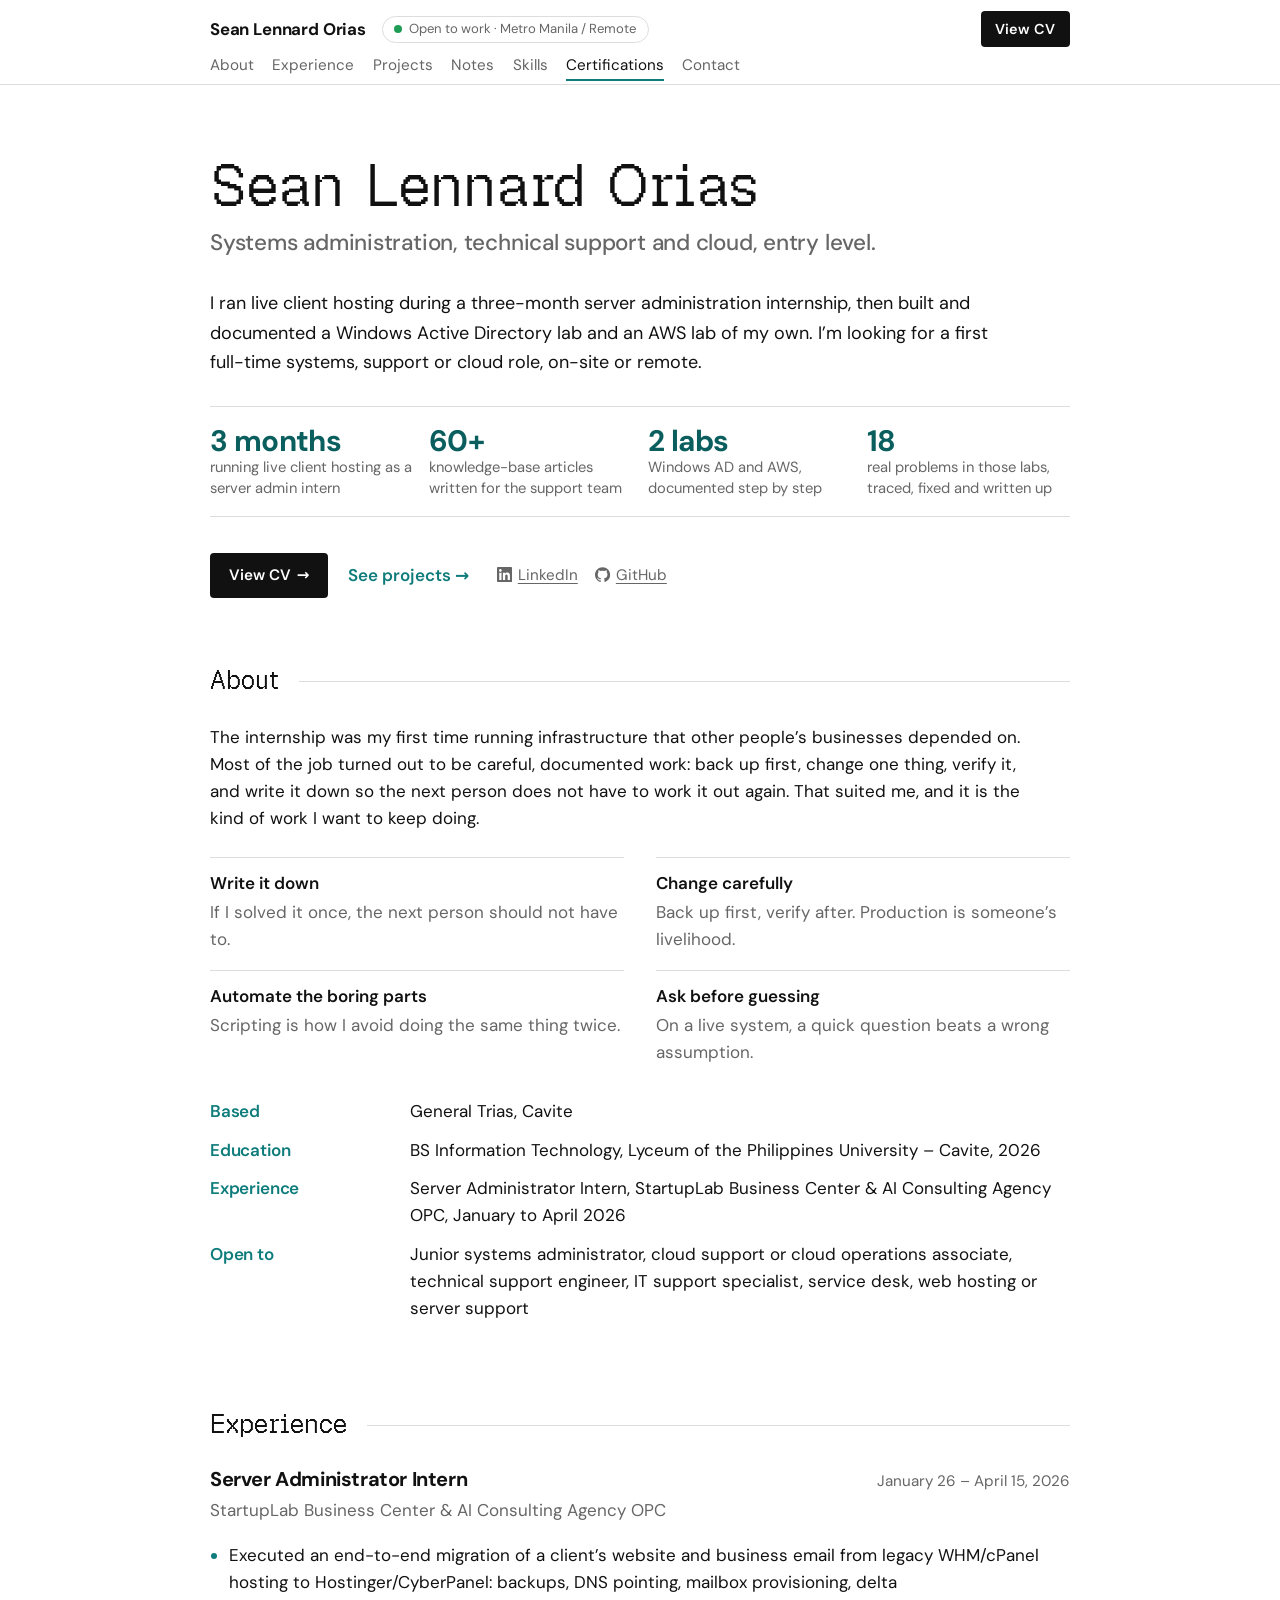
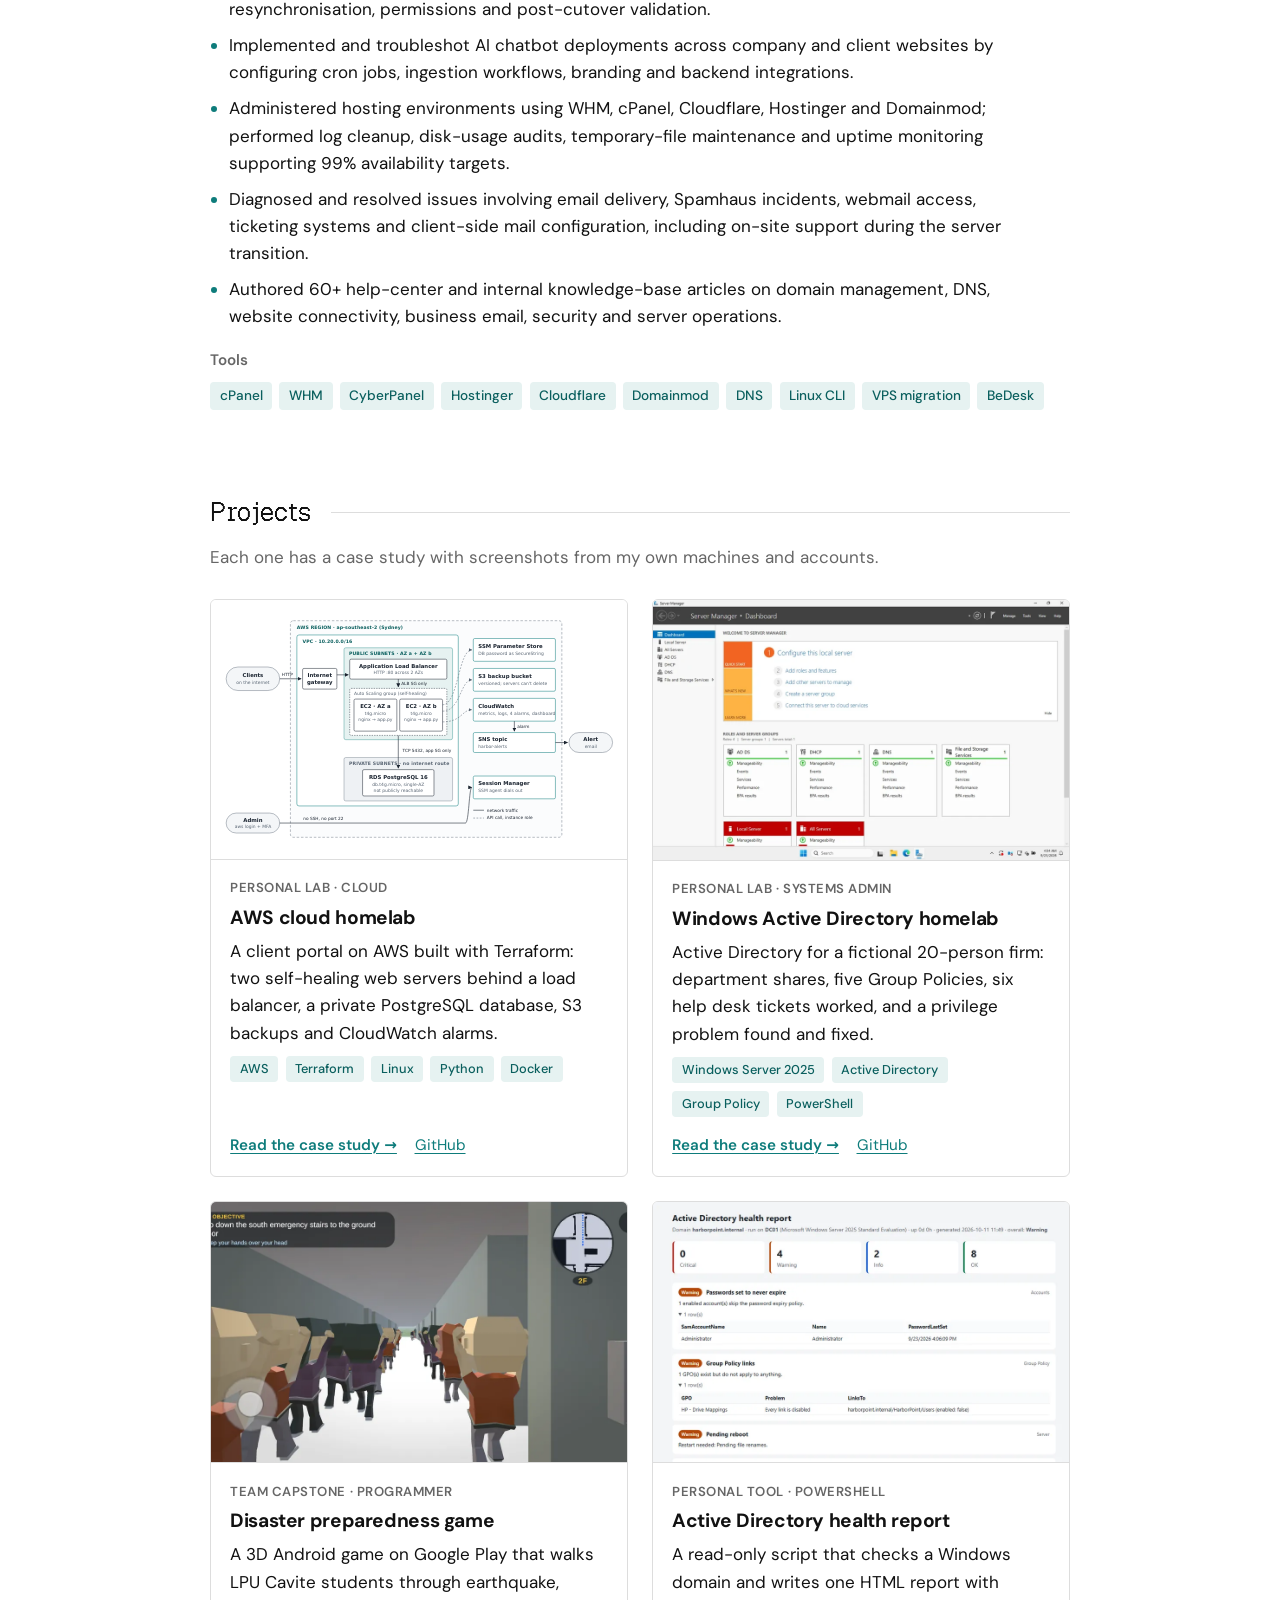
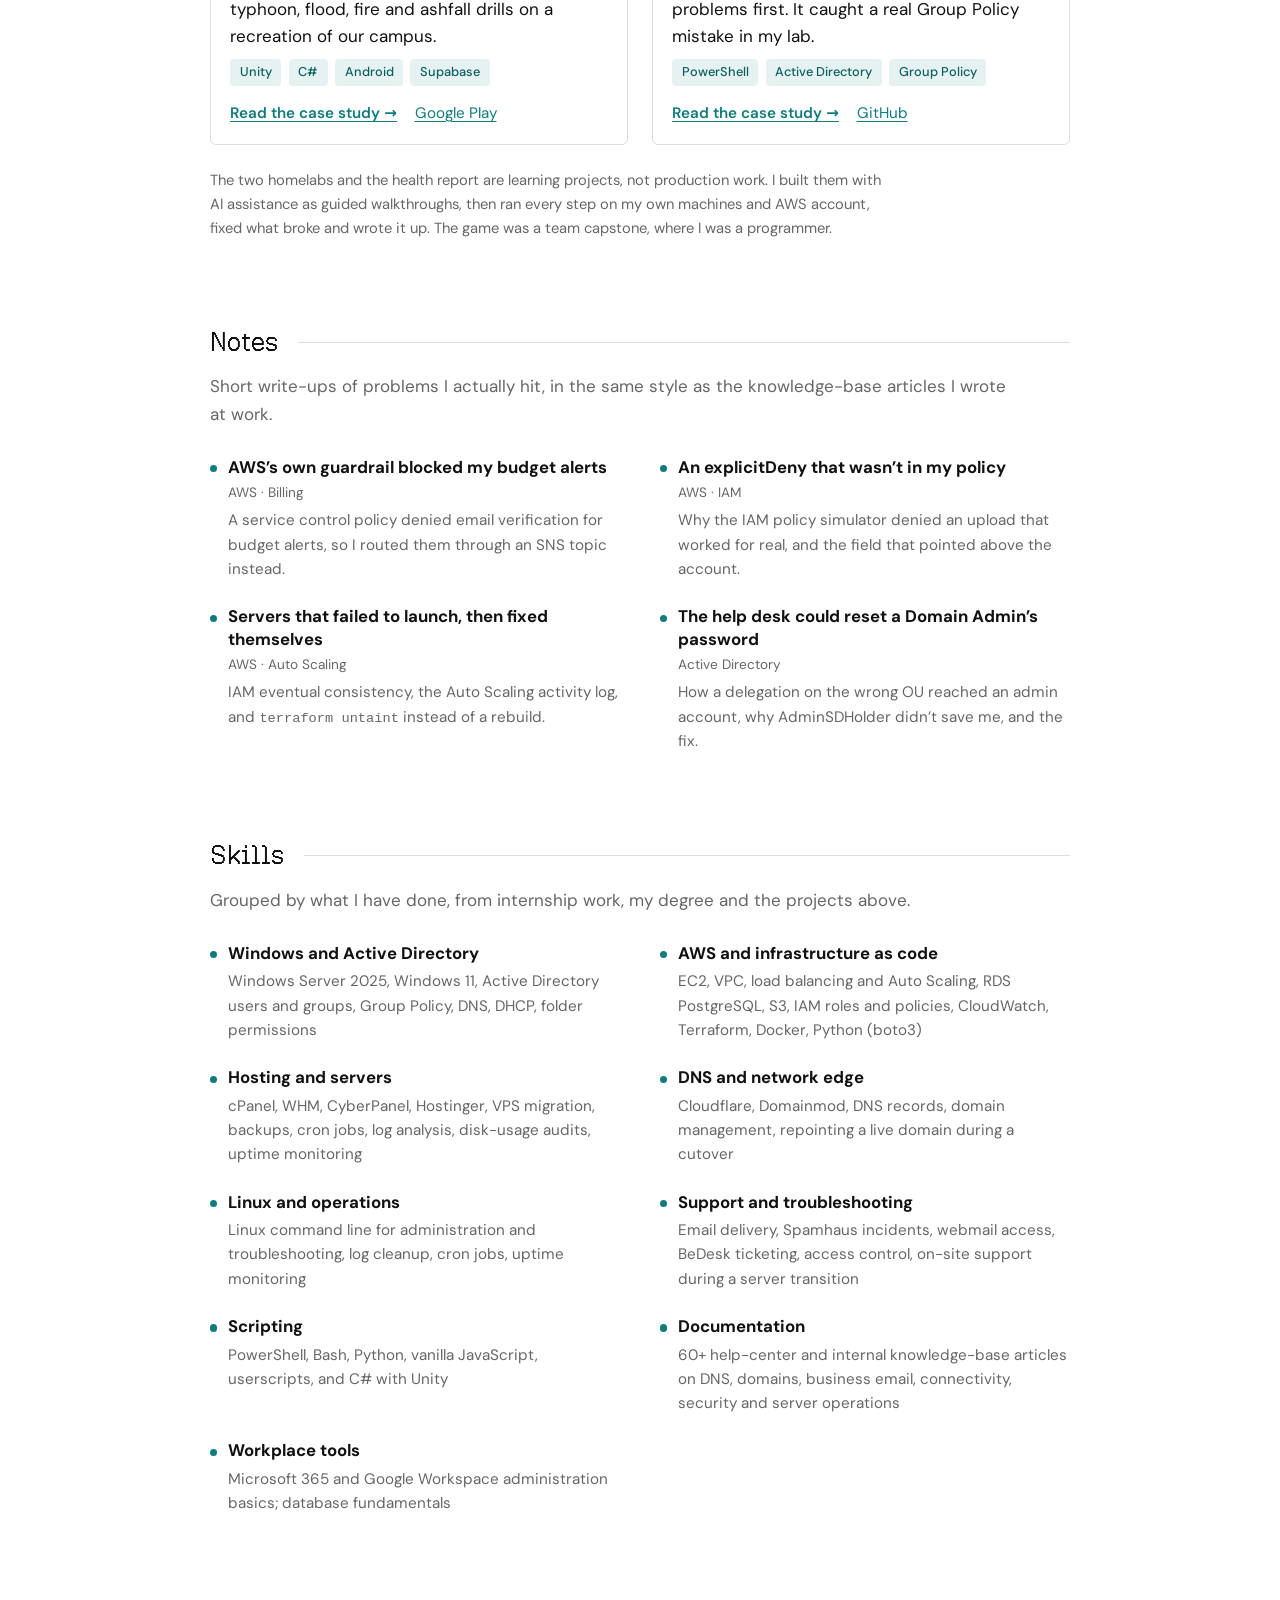
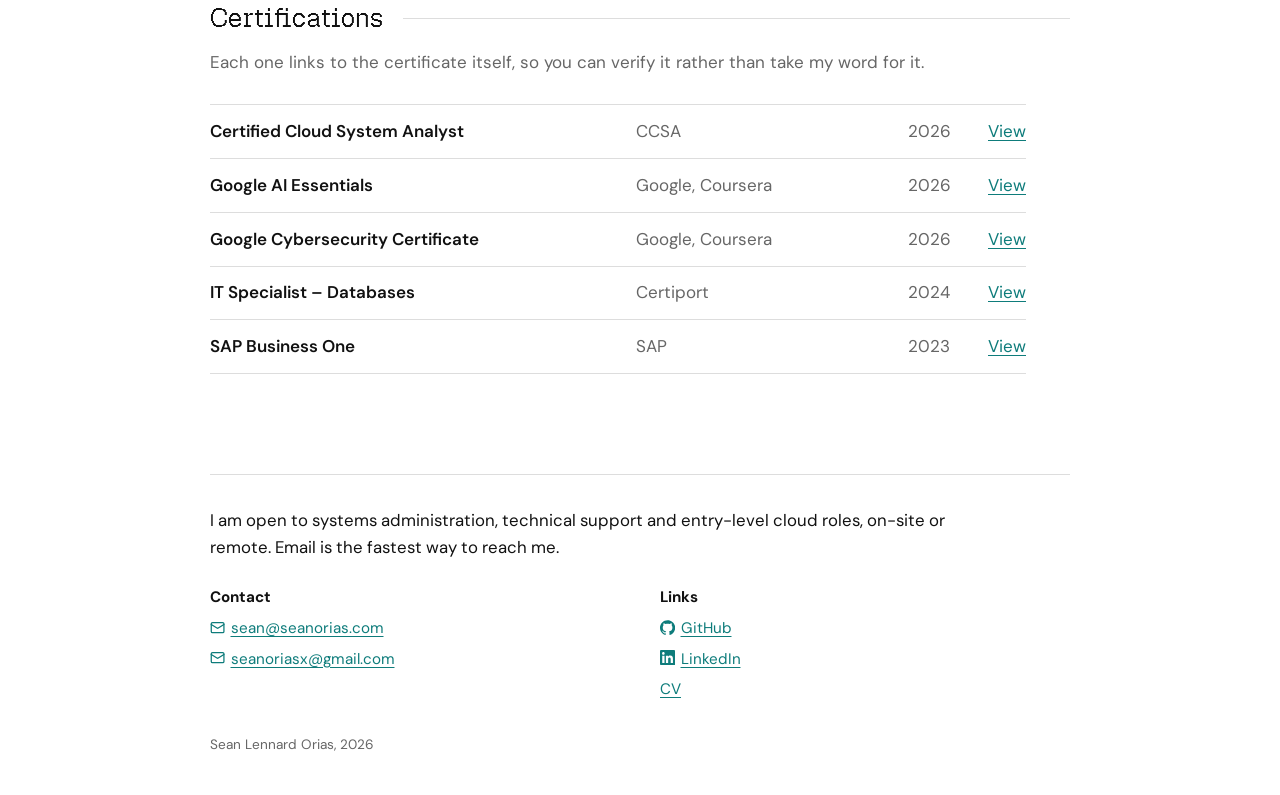
==== commit 4bea372c: "Restyle: Geist Pixel + DM Sans, status pill, dark CV button, grid Notes/Skills, contact footer - Sel" ====
--- a/index.html
+++ b/index.html
@@ -22,14 +22,16 @@
   <meta property="og:image" content="https://seanorias.com/assets/img/og-card.png">
   <meta name="twitter:card" content="summary_large_image">
 
-  <link rel="stylesheet" href="css/fonts.css">
-  <link rel="stylesheet" href="css/tokens.css">
-  <link rel="stylesheet" href="css/base.css">
-  <link rel="stylesheet" href="css/layout.css">
-  <link rel="stylesheet" href="css/components.css?v=2">
-  <link rel="stylesheet" href="css/sections.css?v=2">
-  <link rel="stylesheet" href="css/pages.css">
-  <link rel="stylesheet" href="css/responsive.css">
+  <link rel="preload" href="assets/fonts/dm-sans-latin-wght-normal.woff2" as="font" type="font/woff2" crossorigin>
+  <link rel="preload" href="assets/fonts/geist-pixel-square.woff2" as="font" type="font/woff2" crossorigin>
+  <link rel="stylesheet" href="css/fonts.css?v=3">
+  <link rel="stylesheet" href="css/tokens.css?v=3">
+  <link rel="stylesheet" href="css/base.css?v=3">
+  <link rel="stylesheet" href="css/layout.css?v=3">
+  <link rel="stylesheet" href="css/components.css?v=3">
+  <link rel="stylesheet" href="css/sections.css?v=3">
+  <link rel="stylesheet" href="css/pages.css?v=3">
+  <link rel="stylesheet" href="css/responsive.css?v=3">
 
   <script type="application/ld+json">
   {
@@ -61,6 +63,7 @@
   <header class="site-header">
     <div class="container nav-shell">
       <a class="brand" href="#top">Sean Lennard Orias</a>
+      <p class="status-pill"><span class="status-dot" aria-hidden="true"></span>Open to work &middot; Metro Manila / Remote</p>
       <nav aria-label="Primary">
         <ul class="nav-links">
           <li><a href="#about">About</a></li>
@@ -96,7 +99,8 @@
         </ul>
 
         <div class="cta-row">
-          <a href="assets/Sean_Lennard_Orias_CV.pdf" class="btn btn-primary" data-viewer="CV, Sean Lennard Orias" data-preview="assets/img/viewer/cv.webp">View CV</a>
+          <a href="assets/Sean_Lennard_Orias_CV.pdf" class="btn btn-primary" data-viewer="CV, Sean Lennard Orias" data-preview="assets/img/viewer/cv.webp">View CV <span aria-hidden="true">&rarr;</span></a>
+          <a href="#projects" class="text-link">See projects <span aria-hidden="true">&rarr;</span></a>
           <div class="aside-links">
             <a href="https://www.linkedin.com/in/sean-orias-67763924a/" target="_blank" rel="noopener noreferrer"><svg class="icon" aria-hidden="true" focusable="false"><use href="assets/icons.svg#linkedin"/></svg>LinkedIn<span class="visually-hidden"> (opens in a new tab)</span></a>
             <a href="https://github.com/deadnme" target="_blank" rel="noopener noreferrer"><svg class="icon" aria-hidden="true" focusable="false"><use href="assets/icons.svg#github"/></svg>GitHub<span class="visually-hidden"> (opens in a new tab)</span></a>
@@ -251,23 +255,23 @@
         <p class="section-intro">Short write-ups of problems I actually hit, in the same style as the knowledge-base articles I wrote at work.</p>
         <ul class="notes">
           <li>
+            <a href="notes/budget-alerts-blocked-by-scp">AWS&rsquo;s own guardrail blocked my budget alerts</a>
             <span class="note-tag">AWS &middot; Billing</span>
-            <a href="notes/budget-alerts-blocked-by-scp">AWS&rsquo;s own guardrail blocked my budget alerts</a>
             <p>A service control policy denied email verification for budget alerts, so I routed them through an SNS topic instead.</p>
           </li>
           <li>
+            <a href="notes/explicit-deny-from-above">An explicitDeny that wasn&rsquo;t in my policy</a>
             <span class="note-tag">AWS &middot; IAM</span>
-            <a href="notes/explicit-deny-from-above">An explicitDeny that wasn&rsquo;t in my policy</a>
             <p>Why the IAM policy simulator denied an upload that worked for real, and the field that pointed above the account.</p>
           </li>
           <li>
+            <a href="notes/asg-launch-authentication-failure">Servers that failed to launch, then fixed themselves</a>
             <span class="note-tag">AWS &middot; Auto Scaling</span>
-            <a href="notes/asg-launch-authentication-failure">Servers that failed to launch, then fixed themselves</a>
             <p>IAM eventual consistency, the Auto Scaling activity log, and <code>terraform untaint</code> instead of a rebuild.</p>
           </li>
           <li>
+            <a href="notes/helpdesk-could-reset-domain-admin">The help desk could reset a Domain Admin&rsquo;s password</a>
             <span class="note-tag">Active Directory</span>
-            <a href="notes/helpdesk-could-reset-domain-admin">The help desk could reset a Domain Admin&rsquo;s password</a>
             <p>How a delegation on the wrong OU reached an admin account, why AdminSDHolder didn&rsquo;t save me, and the fix.</p>
           </li>
         </ul>
@@ -358,33 +362,29 @@
       </div>
     </section>
 
-    <section id="contact">
-      <div class="container">
-        <div class="section-head"><h2>Contact</h2></div>
-        <p class="section-intro">I am open to systems administration, technical support and entry-level cloud roles, on-site or remote. Email is the fastest way to reach me.</p>
-        <dl class="sheet contact-sheet">
-          <dt>Email</dt>
-          <dd><a href="mailto:sean@seanorias.com"><svg class="icon" aria-hidden="true" focusable="false"><use href="assets/icons.svg#email"/></svg>sean@seanorias.com</a><br><a href="mailto:seanoriasx@gmail.com"><svg class="icon" aria-hidden="true" focusable="false"><use href="assets/icons.svg#email"/></svg>seanoriasx@gmail.com</a></dd>
-          <dt>LinkedIn</dt>
-          <dd><a href="https://www.linkedin.com/in/sean-orias-67763924a/" target="_blank" rel="noopener noreferrer"><svg class="icon" aria-hidden="true" focusable="false"><use href="assets/icons.svg#linkedin"/></svg>linkedin.com/in/sean-orias-67763924a<span class="visually-hidden"> (opens in a new tab)</span></a></dd>
-          <dt>GitHub</dt>
-          <dd><a href="https://github.com/deadnme" target="_blank" rel="noopener noreferrer"><svg class="icon" aria-hidden="true" focusable="false"><use href="assets/icons.svg#github"/></svg>github.com/deadnme<span class="visually-hidden"> (opens in a new tab)</span></a></dd>
-          <dt>CV</dt>
-          <dd><a href="assets/Sean_Lennard_Orias_CV.pdf" data-viewer="CV, Sean Lennard Orias" data-preview="assets/img/viewer/cv.webp">View CV (PDF)</a></dd>
-        </dl>
-      </div>
-    </section>
   </main>
 
-  <footer class="site-footer">
+  <footer class="site-footer" id="contact">
     <div class="container footer-shell">
-      <p>Sean Lennard Orias, <span id="footer-year"></span></p>
-      <div class="footer-links">
-        <a href="mailto:sean@seanorias.com"><svg class="icon" aria-hidden="true" focusable="false"><use href="assets/icons.svg#email"/></svg>Email</a>
-        <a href="https://www.linkedin.com/in/sean-orias-67763924a/" target="_blank" rel="noopener noreferrer"><svg class="icon" aria-hidden="true" focusable="false"><use href="assets/icons.svg#linkedin"/></svg>LinkedIn</a>
-        <a href="https://github.com/deadnme" target="_blank" rel="noopener noreferrer"><svg class="icon" aria-hidden="true" focusable="false"><use href="assets/icons.svg#github"/></svg>GitHub</a>
-        <a href="assets/Sean_Lennard_Orias_CV.pdf" data-viewer="CV, Sean Lennard Orias" data-preview="assets/img/viewer/cv.webp">CV</a>
-      </div>
+      <p class="footer-intro">I am open to systems administration, technical support and entry-level cloud roles, on-site or remote. Email is the fastest way to reach me.</p>
+      <div class="footer-cols">
+        <div>
+          <h2 class="footer-head">Contact</h2>
+          <ul class="footer-list">
+            <li><a href="mailto:sean@seanorias.com"><svg class="icon" aria-hidden="true" focusable="false"><use href="assets/icons.svg#email"/></svg>sean@seanorias.com</a></li>
+            <li><a href="mailto:seanoriasx@gmail.com"><svg class="icon" aria-hidden="true" focusable="false"><use href="assets/icons.svg#email"/></svg>seanoriasx@gmail.com</a></li>
+          </ul>
+        </div>
+        <div>
+          <h2 class="footer-head">Links</h2>
+          <ul class="footer-list">
+            <li><a href="https://github.com/deadnme" target="_blank" rel="noopener noreferrer"><svg class="icon" aria-hidden="true" focusable="false"><use href="assets/icons.svg#github"/></svg>GitHub<span class="visually-hidden"> (opens in a new tab)</span></a></li>
+            <li><a href="https://www.linkedin.com/in/sean-orias-67763924a/" target="_blank" rel="noopener noreferrer"><svg class="icon" aria-hidden="true" focusable="false"><use href="assets/icons.svg#linkedin"/></svg>LinkedIn<span class="visually-hidden"> (opens in a new tab)</span></a></li>
+            <li><a href="assets/Sean_Lennard_Orias_CV.pdf" data-viewer="CV, Sean Lennard Orias" data-preview="assets/img/viewer/cv.webp">CV</a></li>
+          </ul>
+        </div>
+      </div>
+      <p class="footer-meta">Sean Lennard Orias, <span id="footer-year"></span></p>
     </div>
   </footer>
 
--- a/css/fonts.css
+++ b/css/fonts.css
@@ -1,28 +1,28 @@
-/* Fonts embedded as data URIs, deliberately.
-   Web fonts are always fetched in CORS mode, and a file:// page is an opaque
-   origin -- so a plain url("../assets/fonts/x.woff2") is BLOCKED when the page
-   is opened by double-clicking. Inlining keeps the page pixel-identical whether
-   it is opened from disk, localhost, or GitHub Pages, and costs zero requests.
-   Source files are kept in assets/fonts/ so they can be regenerated. */
+/* Self-hosted fonts (SIL OFL 1.1, licences in assets/fonts/).
+   Geist Pixel Square: the hero name and section headings only.
+   DM Sans (variable weight): everything else.
+   Both regular files are preloaded in each page's <head>. */
 
 @font-face {
-  font-family: "Space Grotesk";
-  src: url([data-uri]) format("woff2");
-  font-weight: 300 700;
+  font-family: "Geist Pixel";
+  src: url("../assets/fonts/geist-pixel-square.woff2") format("woff2");
+  font-weight: 400;
   font-style: normal;
   font-display: swap;
-  unicode-range: U+0000-00FF, U+0131, U+0152-0153, U+02BB-02BC, U+02C6, U+02DA, U+02DC,
-                 U+0304, U+0308, U+0329, U+2000-206F, U+20AC, U+2122, U+2191, U+2193,
-                 U+2212, U+2215, U+FEFF, U+FFFD;
 }
 
 @font-face {
-  font-family: "IBM Plex Sans";
-  src: url([data-uri]) format("woff2");
-  font-weight: 100 700;
+  font-family: "DM Sans";
+  src: url("../assets/fonts/dm-sans-latin-wght-normal.woff2") format("woff2");
+  font-weight: 100 1000;
   font-style: normal;
   font-display: swap;
-  unicode-range: U+0000-00FF, U+0131, U+0152-0153, U+02BB-02BC, U+02C6, U+02DA, U+02DC,
-                 U+0304, U+0308, U+0329, U+2000-206F, U+20AC, U+2122, U+2191, U+2193,
-                 U+2212, U+2215, U+FEFF, U+FFFD;
 }
+
+@font-face {
+  font-family: "DM Sans";
+  src: url("../assets/fonts/dm-sans-latin-wght-italic.woff2") format("woff2");
+  font-weight: 100 1000;
+  font-style: italic;
+  font-display: swap;
+}
--- a/css/tokens.css
+++ b/css/tokens.css
@@ -1,13 +1,15 @@
 :root {
   --paper: #ffffff;
-  --ink: #1b2430;
-  --muted: #5a6674;
-  --rule: #d9dfe5;
+  --ink: #111111;
+  --muted: #666666;
+  --rule: #dddddd;
   --accent: #0e7c7b;
   --accent-ink: #0a5f5e;
   --accent-soft: #e6f2f1;
+  --status: #1f9d55;
   --max-width: 860px;
   --radius: 4px;
-  --font-display: "Space Grotesk", "Segoe UI", system-ui, sans-serif;
-  --font-body: "IBM Plex Sans", "Segoe UI", system-ui, -apple-system, sans-serif;
+  --font-pixel: "Geist Pixel", ui-monospace, "Cascadia Code", Consolas, monospace;
+  --font-display: "DM Sans", "Segoe UI", system-ui, sans-serif;
+  --font-body: "DM Sans", "Segoe UI", system-ui, -apple-system, sans-serif;
 }
--- a/css/base.css
+++ b/css/base.css
@@ -55,7 +55,7 @@
 
 section[id],
 #main-content {
-  scroll-margin-top: 5rem;
+  scroll-margin-top: 7rem;
 }
 
 .visually-hidden {
--- a/css/layout.css
+++ b/css/layout.css
@@ -15,11 +15,37 @@
 
 .nav-shell {
   display: flex;
+  flex-wrap: wrap;
   align-items: center;
-  justify-content: space-between;
-  gap: 1.5rem;
-  min-height: 64px;
-  padding: 0.6rem 0;
+  gap: 0.35rem 1rem;
+  padding: 0.7rem 0 0.4rem;
+}
+
+.nav-shell nav {
+  order: 3;
+  width: 100%;
+}
+
+.status-pill {
+  display: inline-flex;
+  align-items: center;
+  gap: 0.45rem;
+  padding: 0.2rem 0.7rem;
+  border: 1px solid var(--rule);
+  border-radius: 999px;
+  color: var(--muted);
+  font-size: 0.82rem;
+  line-height: 1.4;
+  white-space: nowrap;
+  max-width: none;
+}
+
+.status-dot {
+  width: 0.5rem;
+  height: 0.5rem;
+  border-radius: 50%;
+  background: var(--status);
+  flex: none;
 }
 
 .brand {
@@ -57,7 +83,7 @@
   border-bottom-color: var(--accent);
 }
 
-.nav-cta { flex: none; }
+.nav-cta { flex: none; margin-left: auto; }
 
 /* Page rhythm */
 
@@ -75,6 +101,9 @@
 }
 
 .section-head h2 {
+  font-family: var(--font-pixel);
+  font-weight: 400;
+  letter-spacing: 0;
   font-size: 1.6rem;
   flex: none;
 }
@@ -91,25 +120,49 @@
   margin: -0.75rem 0 1.75rem;
 }
 
-/* Footer */
+/* Footer: the contact area */
 
 .site-footer {
-  padding: 1.5rem 0 2.5rem;
+  padding: 0.5rem 0 2.5rem;
   color: var(--muted);
   font-size: 0.95rem;
 }
 
 .footer-shell {
-  display: flex;
-  justify-content: space-between;
-  align-items: center;
-  gap: 1rem;
-  padding-top: 1.25rem;
+  padding-top: 2rem;
   border-top: 1px solid var(--rule);
 }
 
-.footer-links {
-  display: flex;
-  flex-wrap: wrap;
-  gap: 1.1rem;
+.footer-intro {
+  color: var(--ink);
+  font-size: 1.05rem;
+  margin-bottom: 1.75rem;
 }
+
+.footer-cols {
+  display: grid;
+  grid-template-columns: repeat(2, minmax(0, 1fr));
+  gap: 1.5rem 2.5rem;
+}
+
+.footer-head {
+  font-family: var(--font-body);
+  font-size: 0.95rem;
+  font-weight: 700;
+  letter-spacing: 0;
+  color: var(--ink);
+  margin-bottom: 0.6rem;
+}
+
+.footer-list {
+  list-style: none;
+  display: grid;
+  gap: 0.4rem;
+}
+
+.footer-list a { overflow-wrap: anywhere; }
+
+.footer-meta {
+  margin-top: 2rem;
+  font-size: 0.85rem;
+}
--- a/css/components.css
+++ b/css/components.css
@@ -4,6 +4,7 @@
   display: inline-flex;
   align-items: center;
   justify-content: center;
+  gap: 0.4em;
   min-height: 44px;
   padding: 0.6rem 1.1rem;
   border-radius: var(--radius);
@@ -16,13 +17,13 @@
 }
 
 .btn-primary {
-  background: var(--accent);
-  color: #fff;
+  background: var(--ink);
+  color: var(--paper);
 }
 
 .btn-primary:hover {
-  background: var(--accent-ink);
-  color: #fff;
+  background: var(--accent);
+  color: var(--paper);
 }
 
 .btn-secondary {
--- a/css/sections.css
+++ b/css/sections.css
@@ -1,8 +1,12 @@
 /* Hero */
 
 .hero h1 {
+  font-family: var(--font-pixel);
+  font-weight: 400;
   font-size: clamp(2.4rem, 5vw, 3.6rem);
-  letter-spacing: -0.03em;
+  letter-spacing: 0;
+  overflow-wrap: break-word;
+  min-width: 0;
   line-height: 1.02;
   margin-bottom: 0.6rem;
 }
@@ -30,12 +34,23 @@
   margin-bottom: 2.5rem;
 }
 
+.text-link {
+  font-weight: 600;
+  text-decoration: none;
+}
+
+.text-link:hover { text-decoration: underline; }
+
 .cta-row .aside-links {
   display: flex;
   gap: 1.1rem;
   margin-left: 0.5rem;
   font-size: 0.95rem;
 }
+
+.cta-row .aside-links a { color: var(--muted); }
+
+.cta-row .aside-links a:hover { color: var(--accent); }
 
 /* About */
 
@@ -142,6 +157,3 @@
 
 .cert-link { text-align: right; }
 
-/* Contact */
-
-.contact-sheet { row-gap: 0.9rem; }
--- a/css/pages.css
+++ b/css/pages.css
@@ -123,59 +123,60 @@
   font-size: 0.92rem;
 }
 
-/* Notes list */
-
-.notes { list-style: none; }
-
-.notes li {
-  display: grid;
-  grid-template-columns: 7.5rem minmax(0, 1fr);
-  gap: 0.25rem 1.5rem;
-  padding: 1rem 0;
-  border-bottom: 1px solid var(--rule);
+/* Notes and Skills: two-column grid, each item a teal dot, a bold title and a line under it */
+
+.notes,
+.skill-rows {
+  list-style: none;
+  display: grid;
+  grid-template-columns: repeat(2, minmax(0, 1fr));
+  gap: 1.5rem 2.5rem;
+}
+
+.notes li,
+.skill-rows > div {
+  position: relative;
+  padding-left: 1.15rem;
   max-width: none;
-}
-
-.notes li:first-child { border-top: 1px solid var(--rule); }
-
-.notes .note-tag {
-  font-size: 0.85rem;
-  font-weight: 600;
-  color: var(--accent-ink);
-  padding-top: 0.2rem;
-}
-
-.notes a {
-  font-family: var(--font-display);
-  font-weight: 600;
-  font-size: 1.08rem;
+  min-width: 0;
+}
+
+.notes li::before,
+.skill-rows > div::before {
+  content: "";
+  position: absolute;
+  left: 0;
+  top: 0.55em;
+  width: 0.45rem;
+  height: 0.45rem;
+  border-radius: 50%;
+  background: var(--accent);
+}
+
+.notes a,
+.skill-rows dt {
+  display: block;
+  font-weight: 700;
+  font-size: 1.05rem;
+  line-height: 1.35;
   color: var(--ink);
   text-decoration: none;
 }
 
-.notes a:hover { color: var(--accent-ink); text-decoration: underline; }
-
-.notes p {
-  grid-column: 2;
+.notes a:hover { color: var(--accent); text-decoration: underline; }
+
+.notes .note-tag {
+  display: block;
+  margin-top: 0.2rem;
+  font-size: 0.85rem;
+  color: var(--muted);
+}
+
+.notes p,
+.skill-rows dd {
+  margin-top: 0.3rem;
   color: var(--muted);
   font-size: 0.95rem;
-}
-
-/* Skills sheet built from rows so it can be reordered */
-
-.skill-rows { display: grid; gap: 0.7rem; }
-
-.skill-rows > div {
-  display: grid;
-  grid-template-columns: 13rem minmax(0, 1fr);
-  column-gap: 1.5rem;
-}
-
-.skill-rows dt {
-  font-family: var(--font-display);
-  font-weight: 600;
-  color: var(--accent);
-  letter-spacing: -0.01em;
 }
 
 /* Sub-pages: case studies and notes */
@@ -327,11 +328,8 @@
 
   .cards { grid-template-columns: 1fr; }
 
-
-  .notes li { grid-template-columns: 1fr; }
-  .notes p { grid-column: 1; }
-
-  .skill-rows > div { grid-template-columns: 1fr; row-gap: 0.15rem; }
+  .notes,
+  .skill-rows { grid-template-columns: 1fr; }
 
   .page-head { padding: 2rem 0 1rem; }
   .glance { grid-template-columns: repeat(2, minmax(0, 1fr)); }
--- a/css/responsive.css
+++ b/css/responsive.css
@@ -3,16 +3,11 @@
 
   .site-header { position: static; }
 
-  .nav-shell {
-    flex-wrap: wrap;
-    gap: 0.35rem 1rem;
-    min-height: 0;
-    padding: 0.7rem 0;
-  }
+  .nav-shell { padding: 0.7rem 0; }
+
+  .brand { flex-basis: 100%; }
 
   .nav-links {
-    order: 3;
-    width: 100%;
     gap: 0.1rem 0.9rem;
     font-size: 0.9rem;
   }
@@ -59,8 +54,5 @@
 
   .cert-issuer::after { content: ", " attr(data-year); }
 
-  .footer-shell {
-    flex-direction: column;
-    align-items: flex-start;
-  }
+  .footer-cols { grid-template-columns: 1fr; }
 }
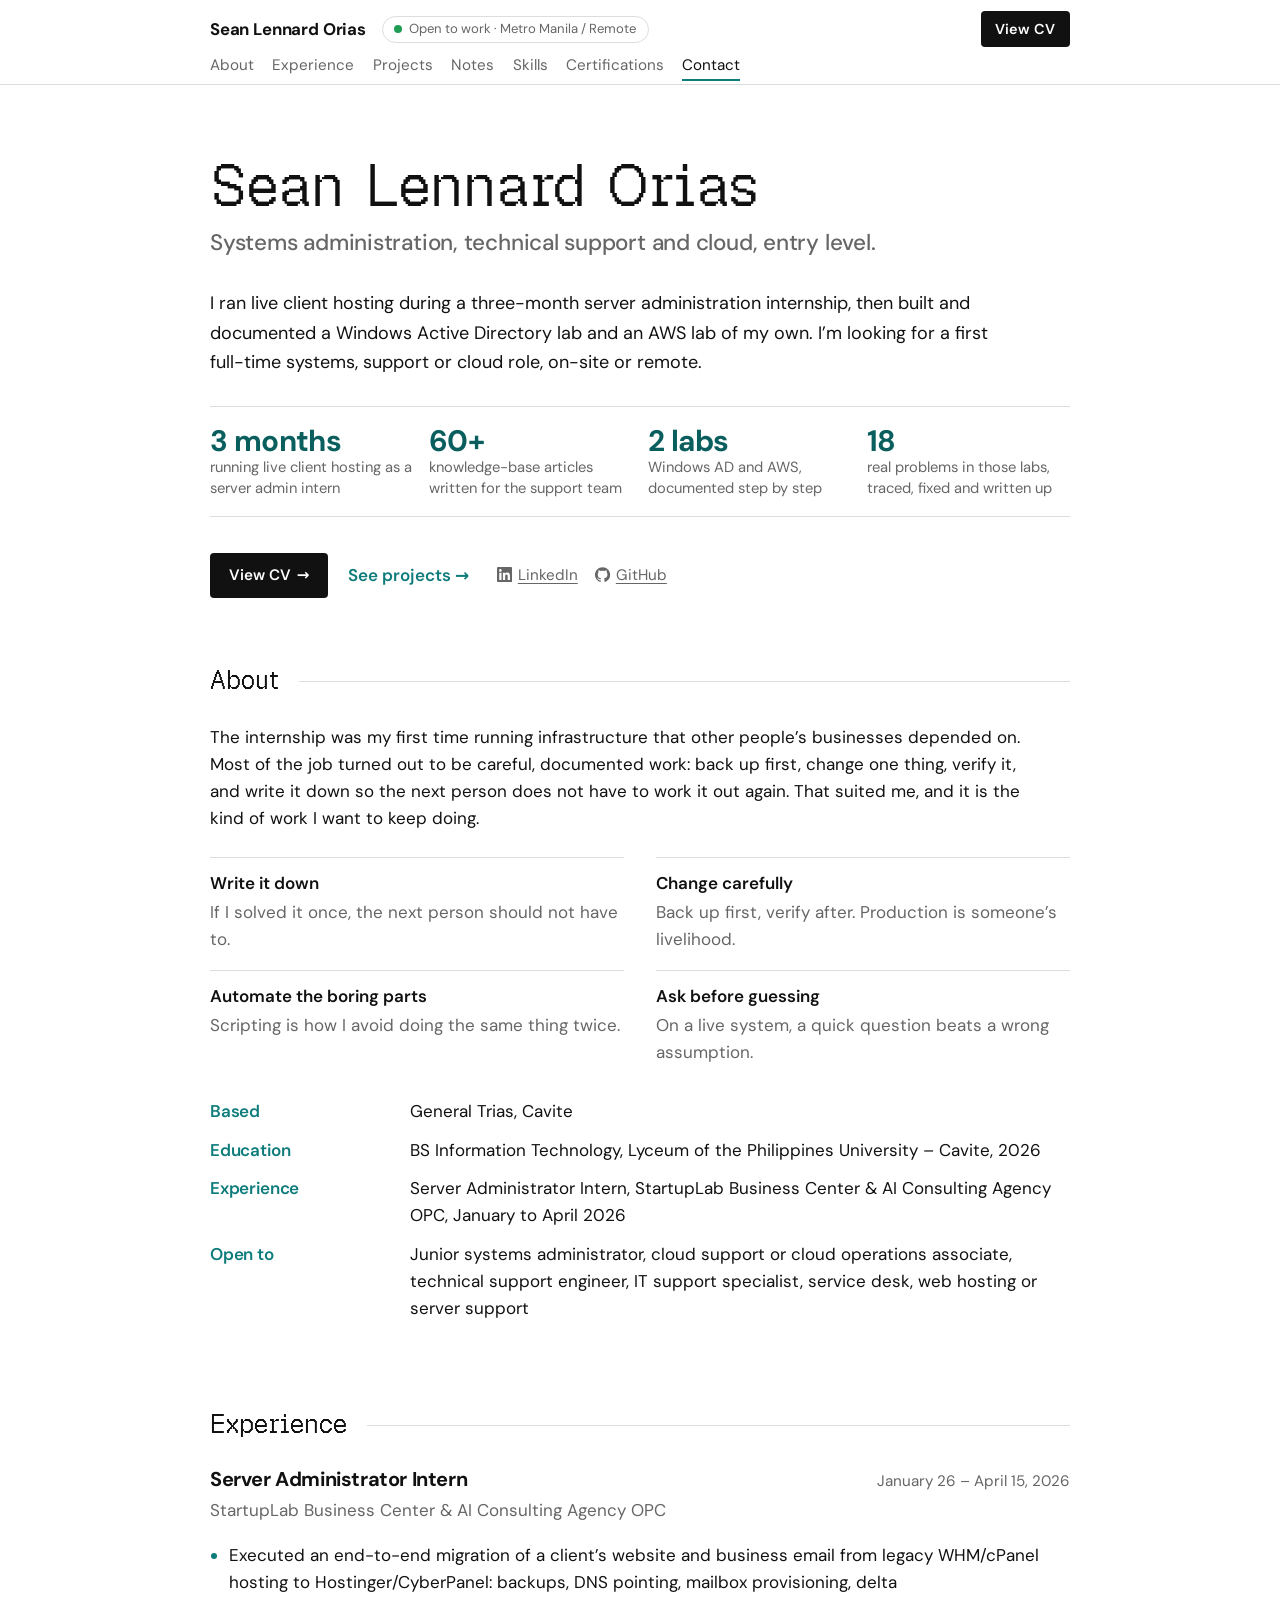
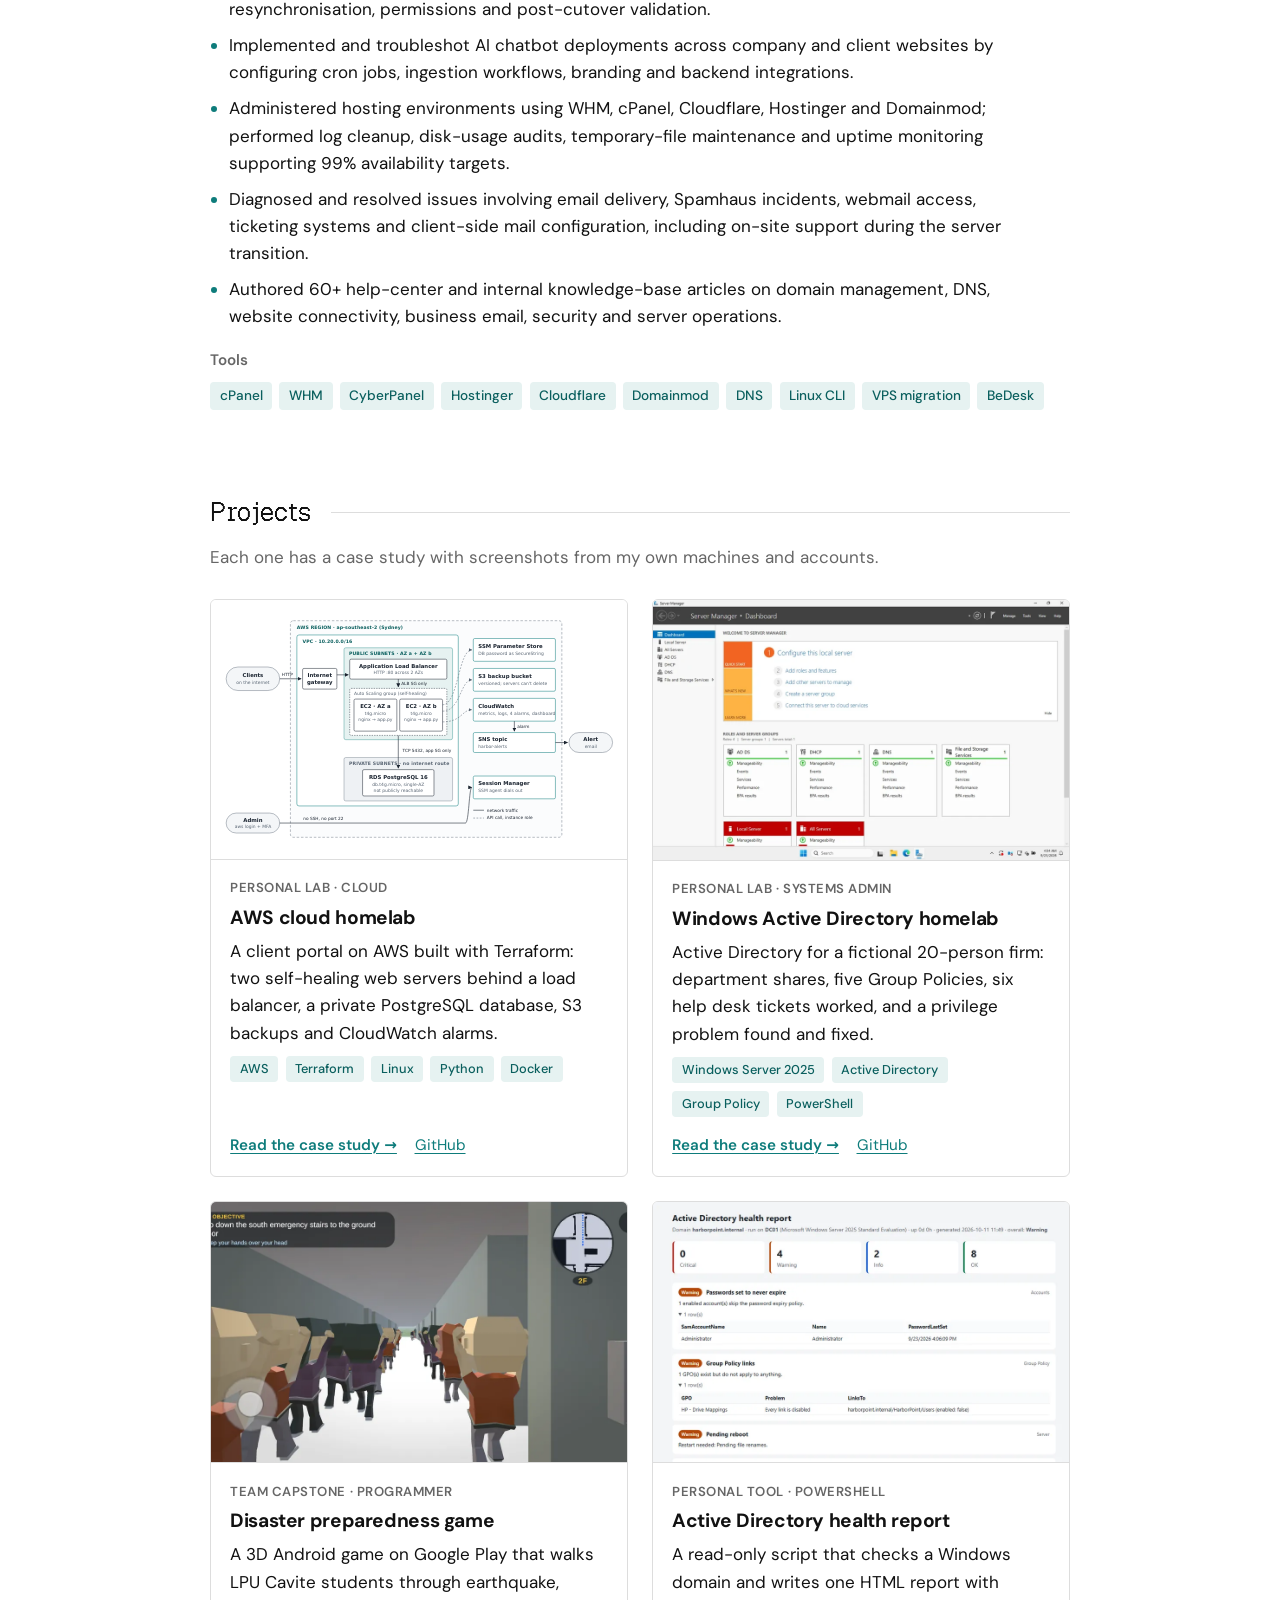
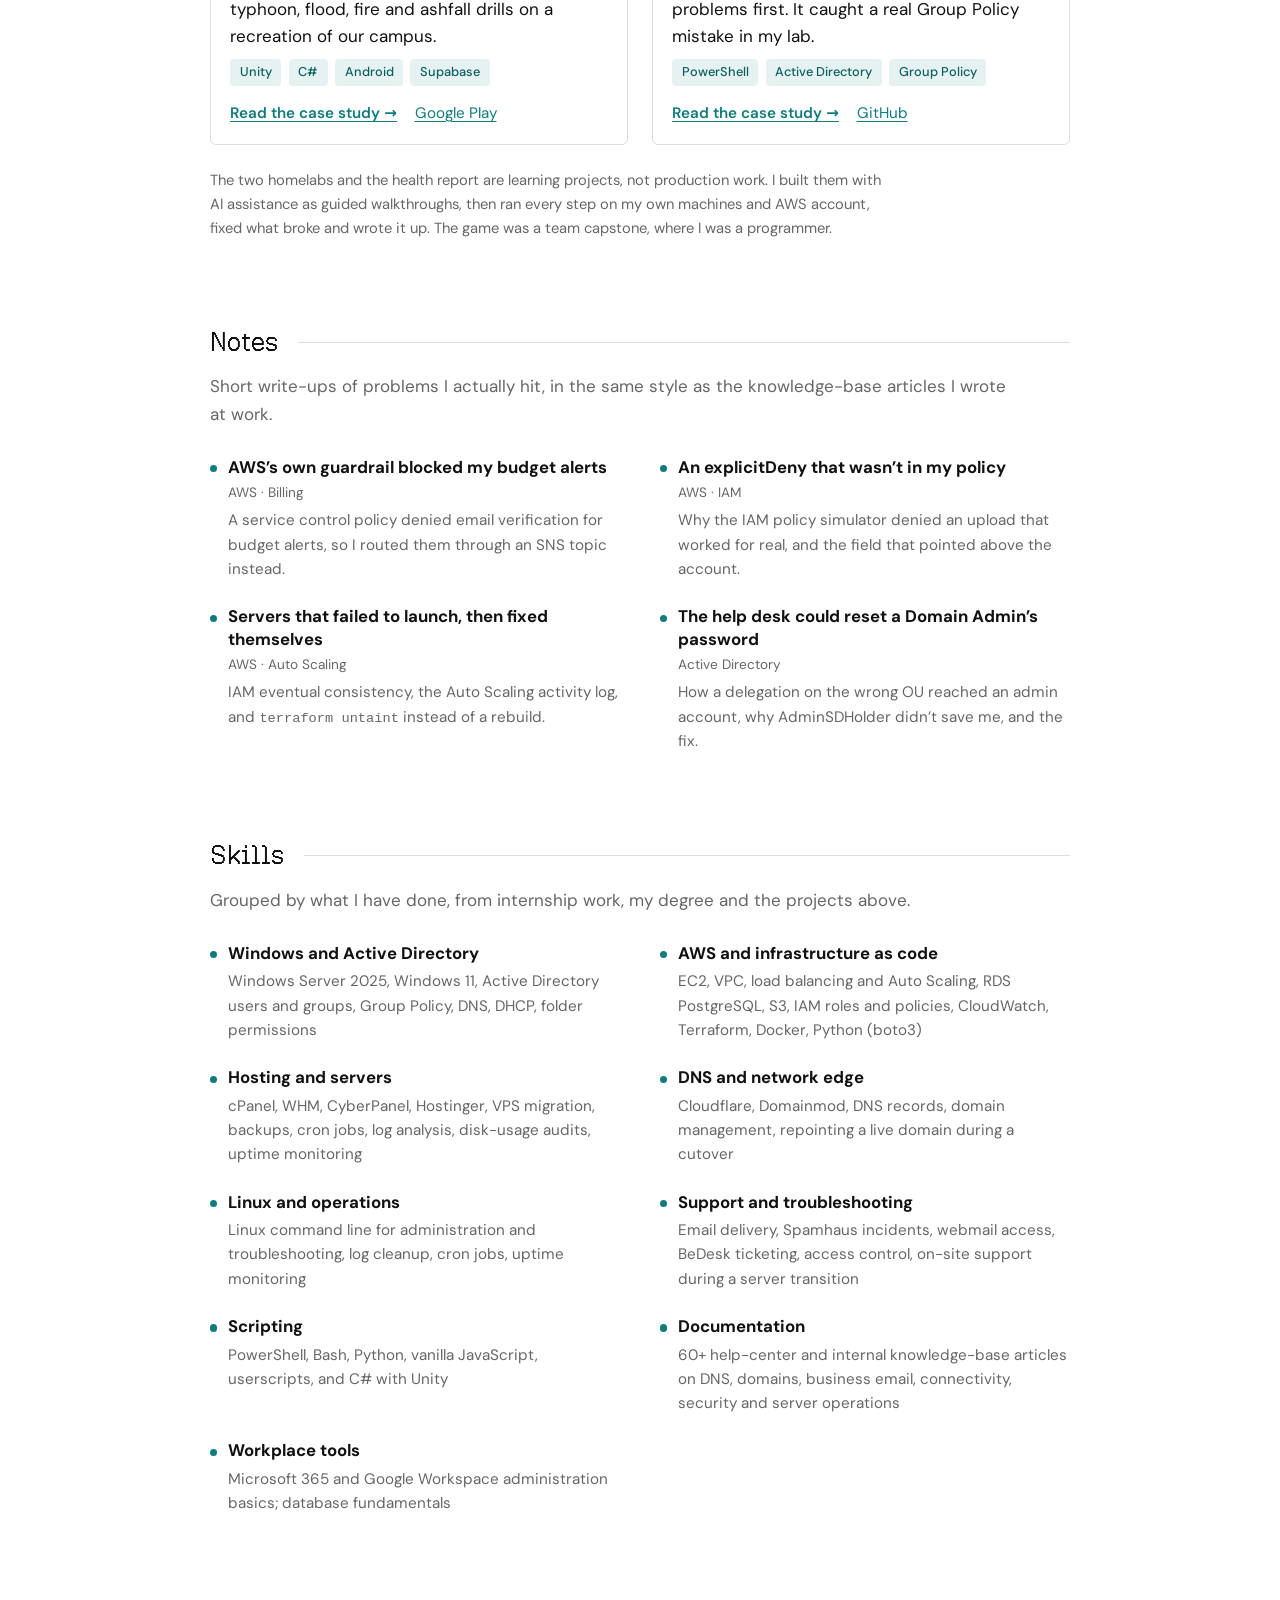
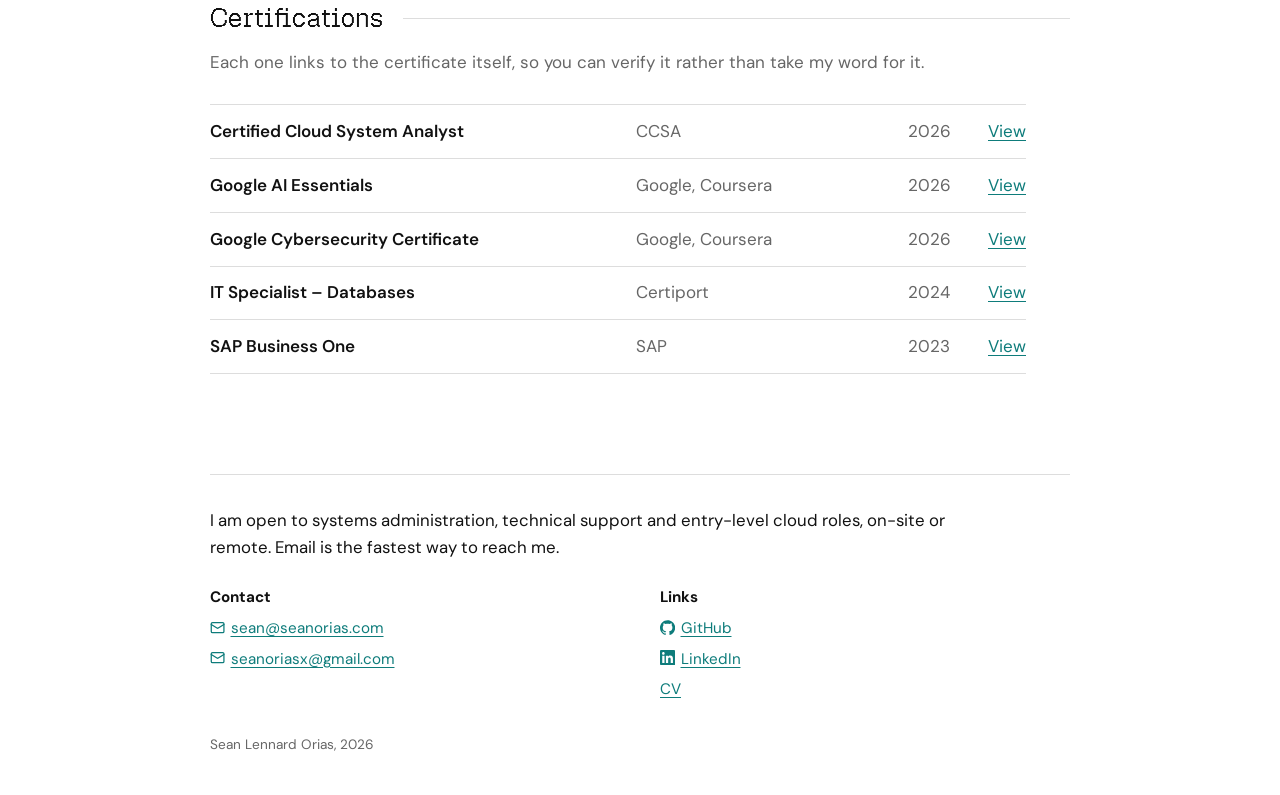
==== commit 53796aa6: "Fix Contact menu highlight, pill wrap at narrow widths, phone jump gap - nav.js: the footer is too s" ====
--- a/index.html
+++ b/index.html
@@ -388,6 +388,6 @@
     </div>
   </footer>
 
-  <script src="js/nav.js?v=2" defer></script>
+  <script src="js/nav.js?v=3" defer></script>
 </body>
 </html>
--- a/css/sections.css
+++ b/css/sections.css
@@ -156,4 +156,3 @@
 .cert-year { font-variant-numeric: tabular-nums; }
 
 .cert-link { text-align: right; }
-
--- a/css/responsive.css
+++ b/css/responsive.css
@@ -6,6 +6,11 @@
   .nav-shell { padding: 0.7rem 0; }
 
   .brand { flex-basis: 100%; }
+
+  .status-pill { white-space: normal; }
+
+  section[id],
+  #main-content { scroll-margin-top: 1rem; }
 
   .nav-links {
     gap: 0.1rem 0.9rem;
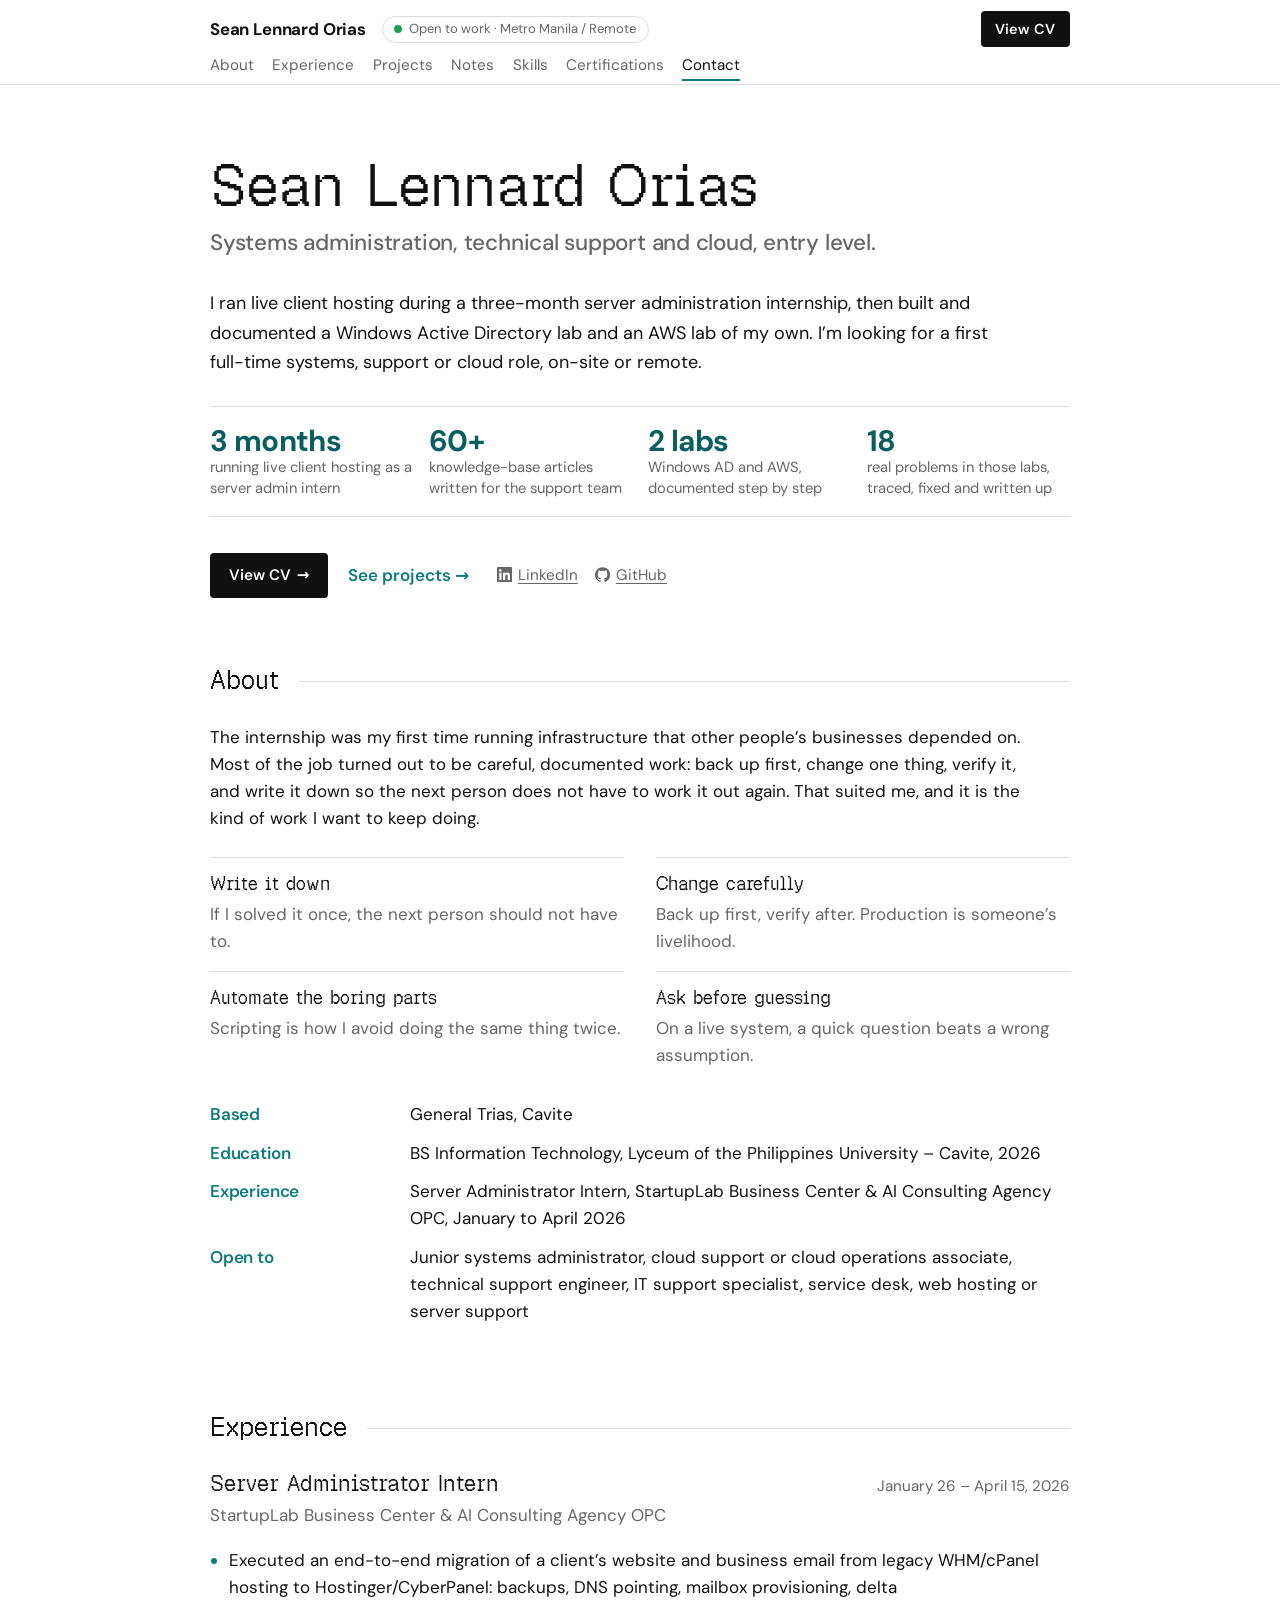
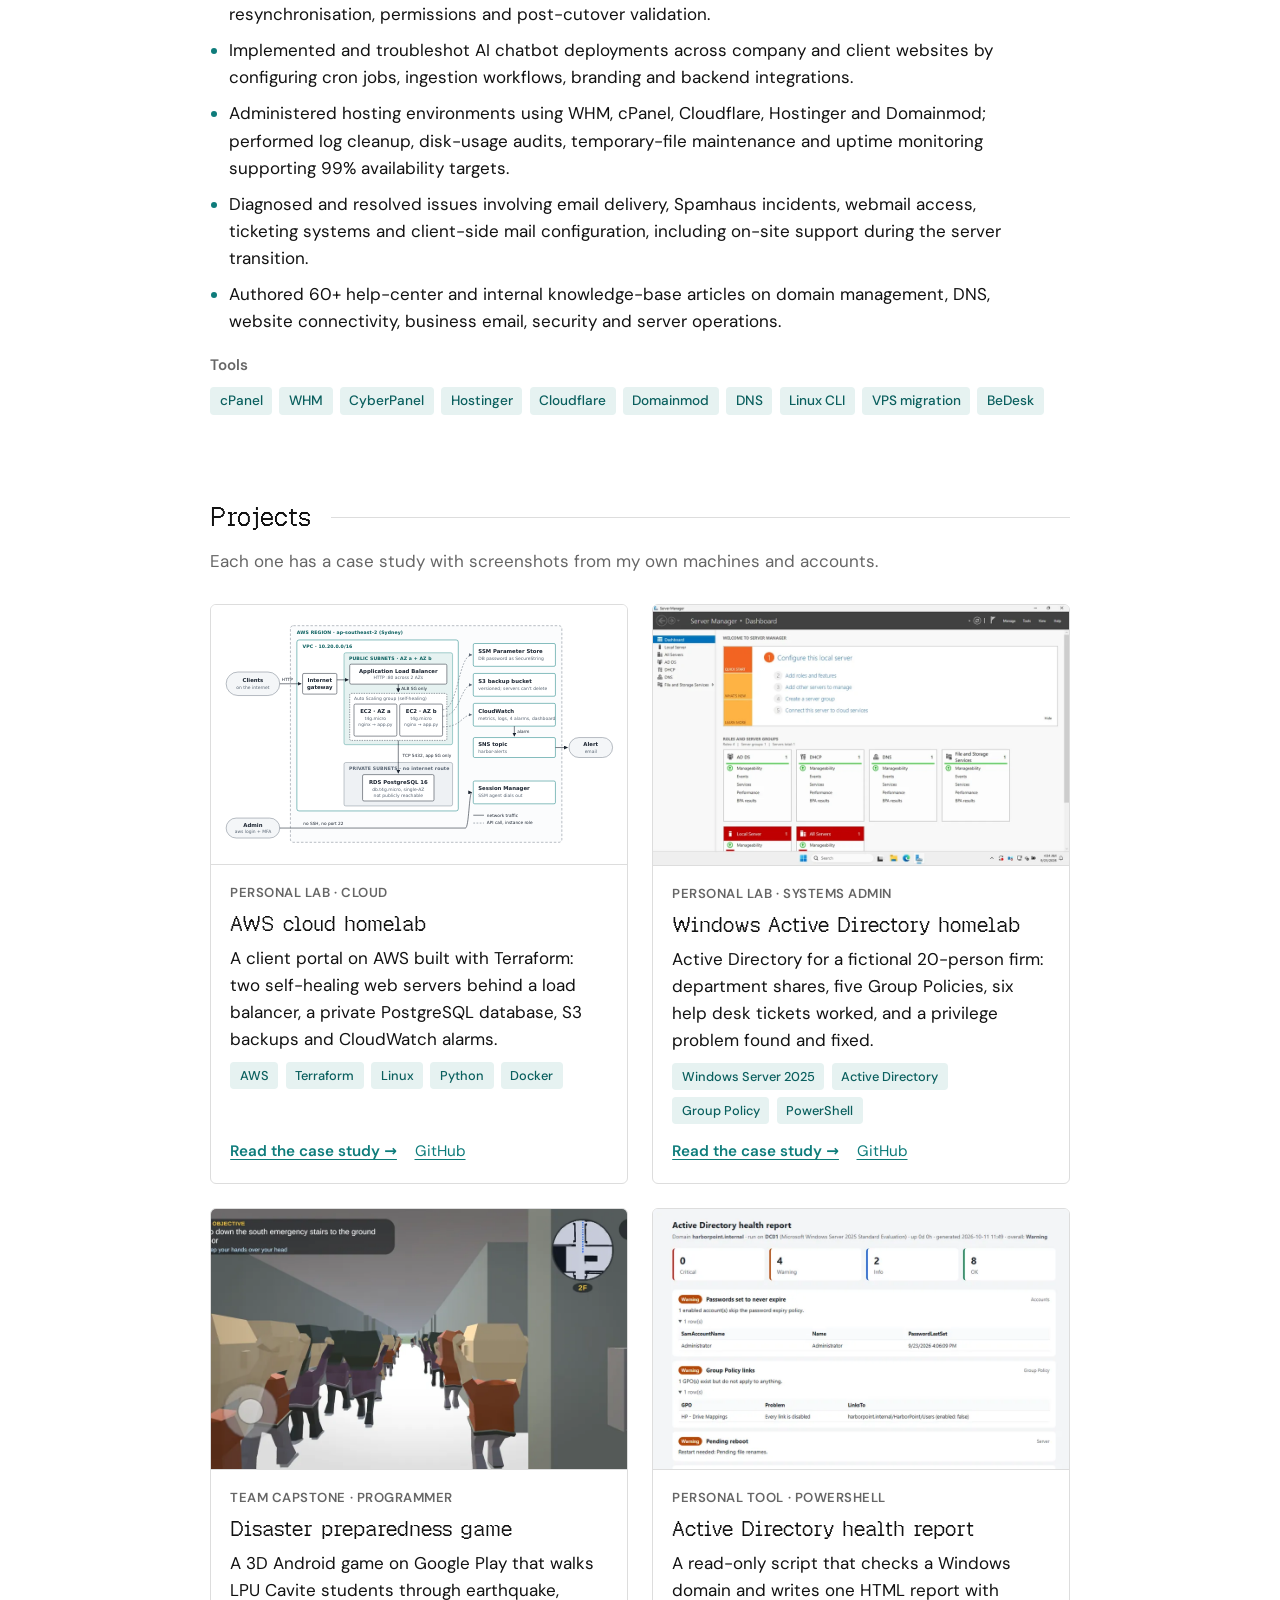
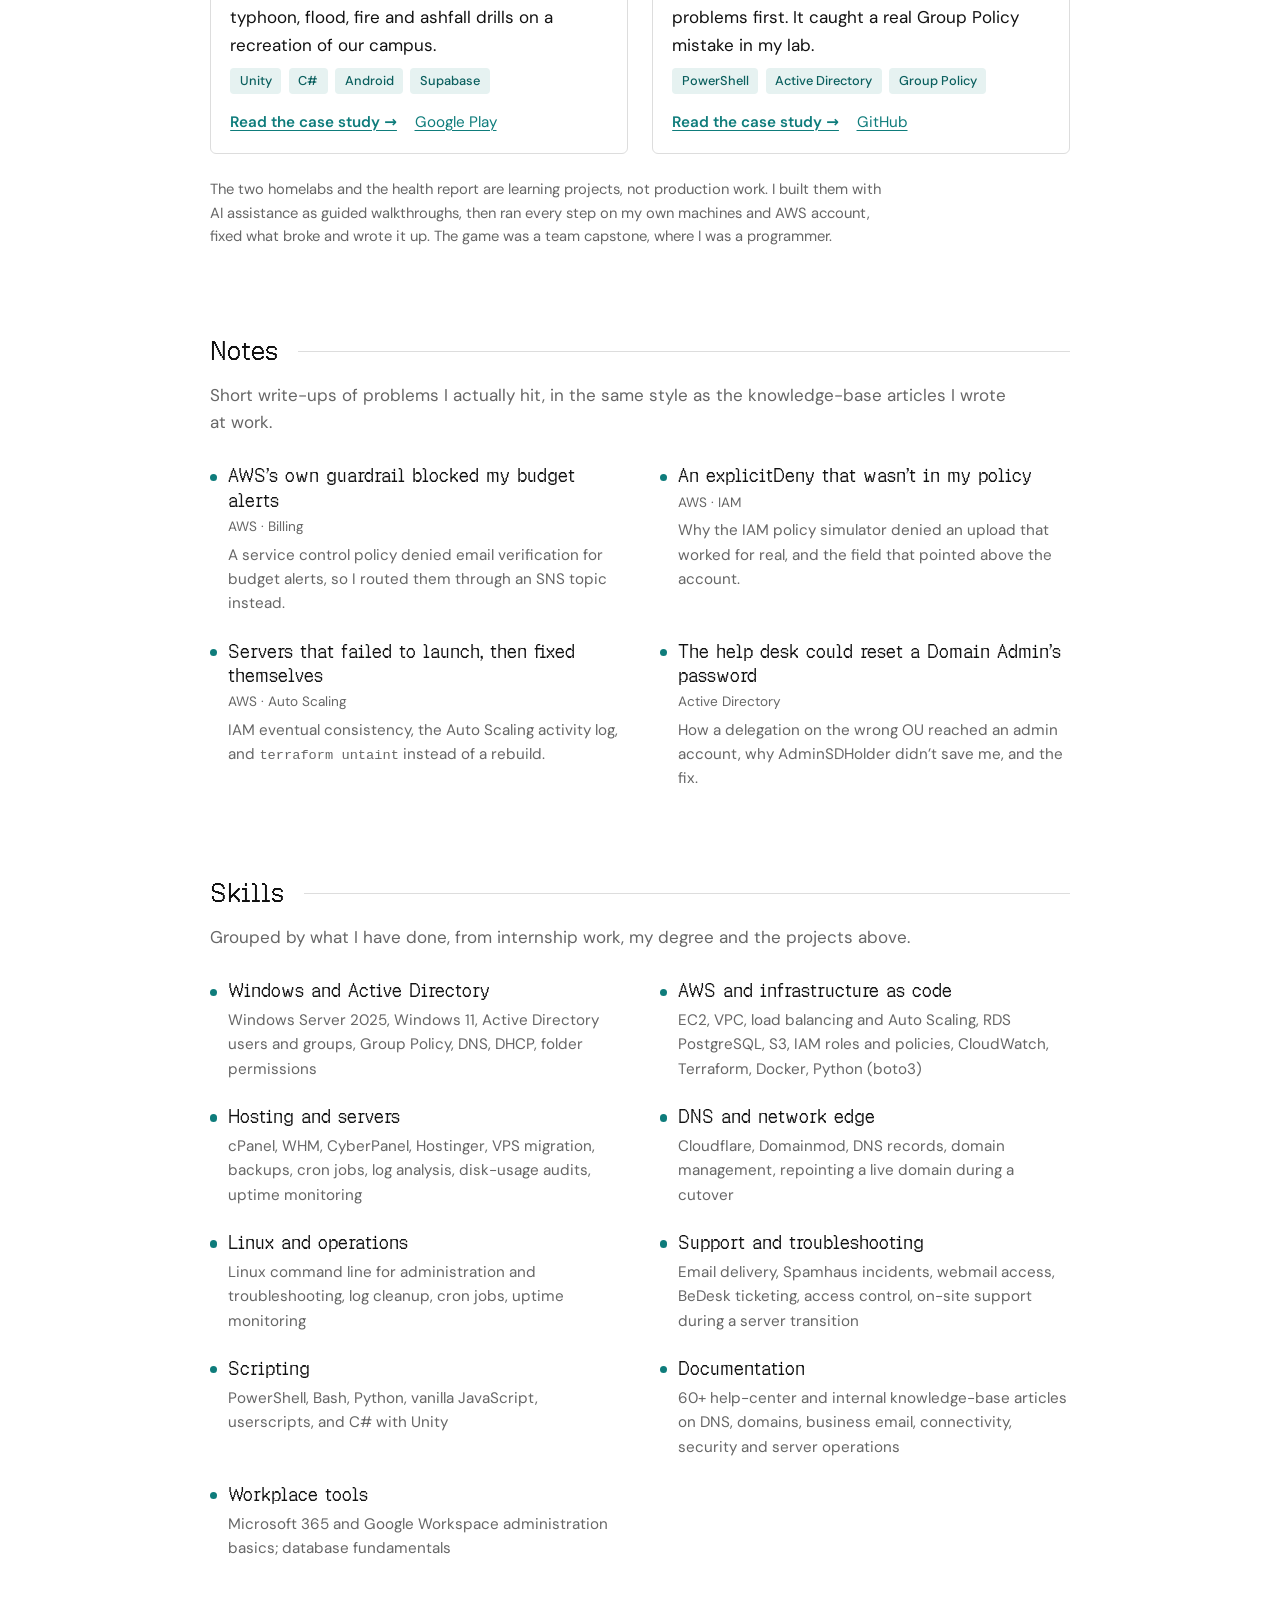
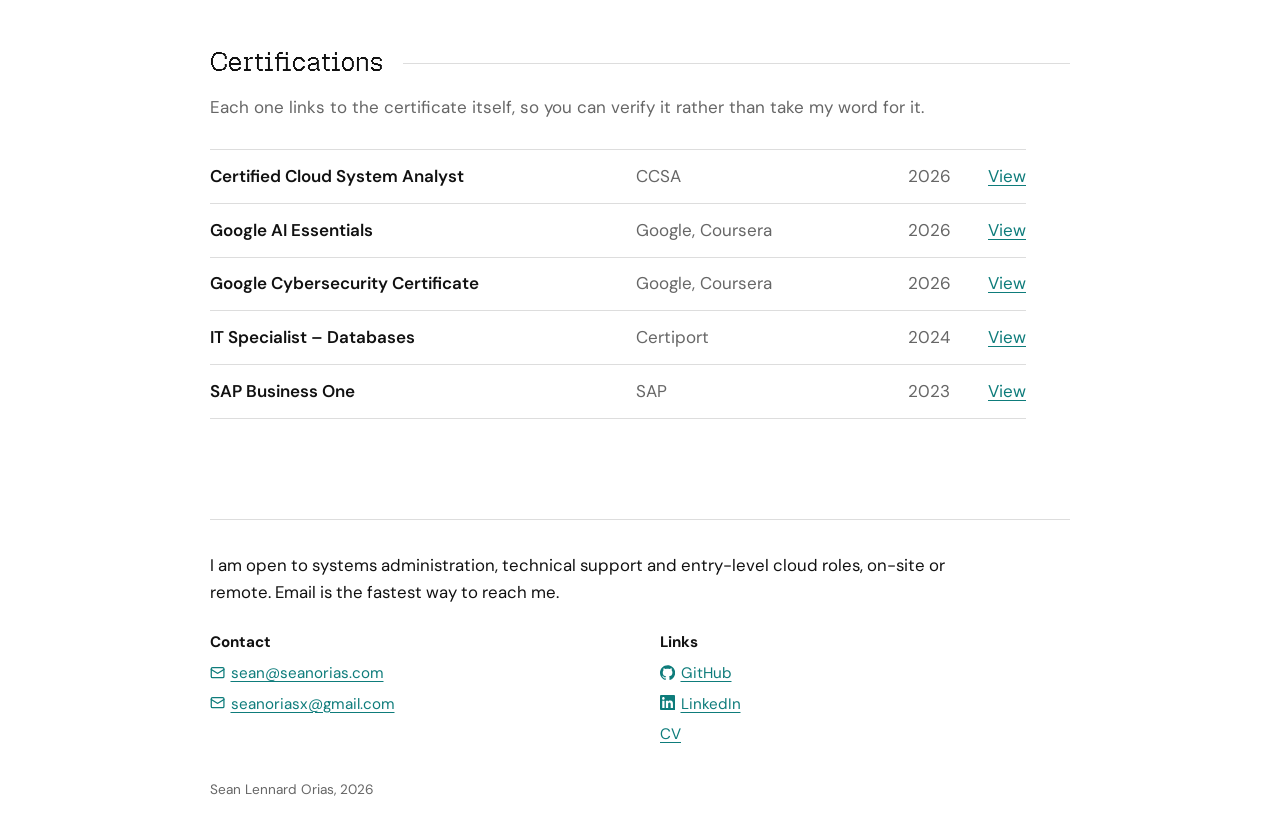
==== commit ada908d6: "Favicon: pixel SO initials, black on white Drawn as a 16x16 pixel grid in assets/favicon.svg; favico" ====
--- a/index.html
+++ b/index.html
@@ -8,10 +8,10 @@
   <meta name="description" content="Sean Lennard Orias: entry-level systems administration, technical support and cloud. Server administration internship running live client hosting, plus documented Windows Active Directory and AWS (Terraform) homelabs.">
   <meta name="author" content="Sean Lennard Orias">
   <meta name="theme-color" content="#ffffff">
-  <link rel="icon" href="assets/favicon.svg" type="image/svg+xml">
-  <link rel="icon" href="favicon.ico" sizes="48x48">
-  <link rel="icon" href="assets/favicon-192.png" type="image/png" sizes="192x192">
-  <link rel="apple-touch-icon" href="apple-touch-icon.png">
+  <link rel="icon" href="assets/favicon.svg?v=2" type="image/svg+xml">
+  <link rel="icon" href="favicon.ico?v=2" sizes="48x48">
+  <link rel="icon" href="assets/favicon-192.png?v=2" type="image/png" sizes="192x192">
+  <link rel="apple-touch-icon" href="apple-touch-icon.png?v=2">
   <link rel="canonical" href="https://seanorias.com/">
 
   <meta property="og:type" content="website">
--- a/css/pages.css
+++ b/css/pages.css
@@ -372,3 +372,22 @@
 .notes p code { overflow-wrap: anywhere; }
 
 .hero { padding-bottom: 1.5rem; }
+
+/* Sub-headings in the pixel face, regular weight (the face has one weight):
+   role titles, project card titles, About points, Notes and Skills titles. */
+
+.role-head h3,
+.card h3,
+.habits strong,
+.notes a,
+.skill-rows dt {
+  font-family: var(--font-pixel);
+  font-weight: 400;
+  letter-spacing: 0;
+}
+
+.role-head h3 { font-size: 1.4rem; }
+.card h3 { font-size: 1.3rem; }
+.habits strong,
+.notes a,
+.skill-rows dt { font-size: 1.12rem; }
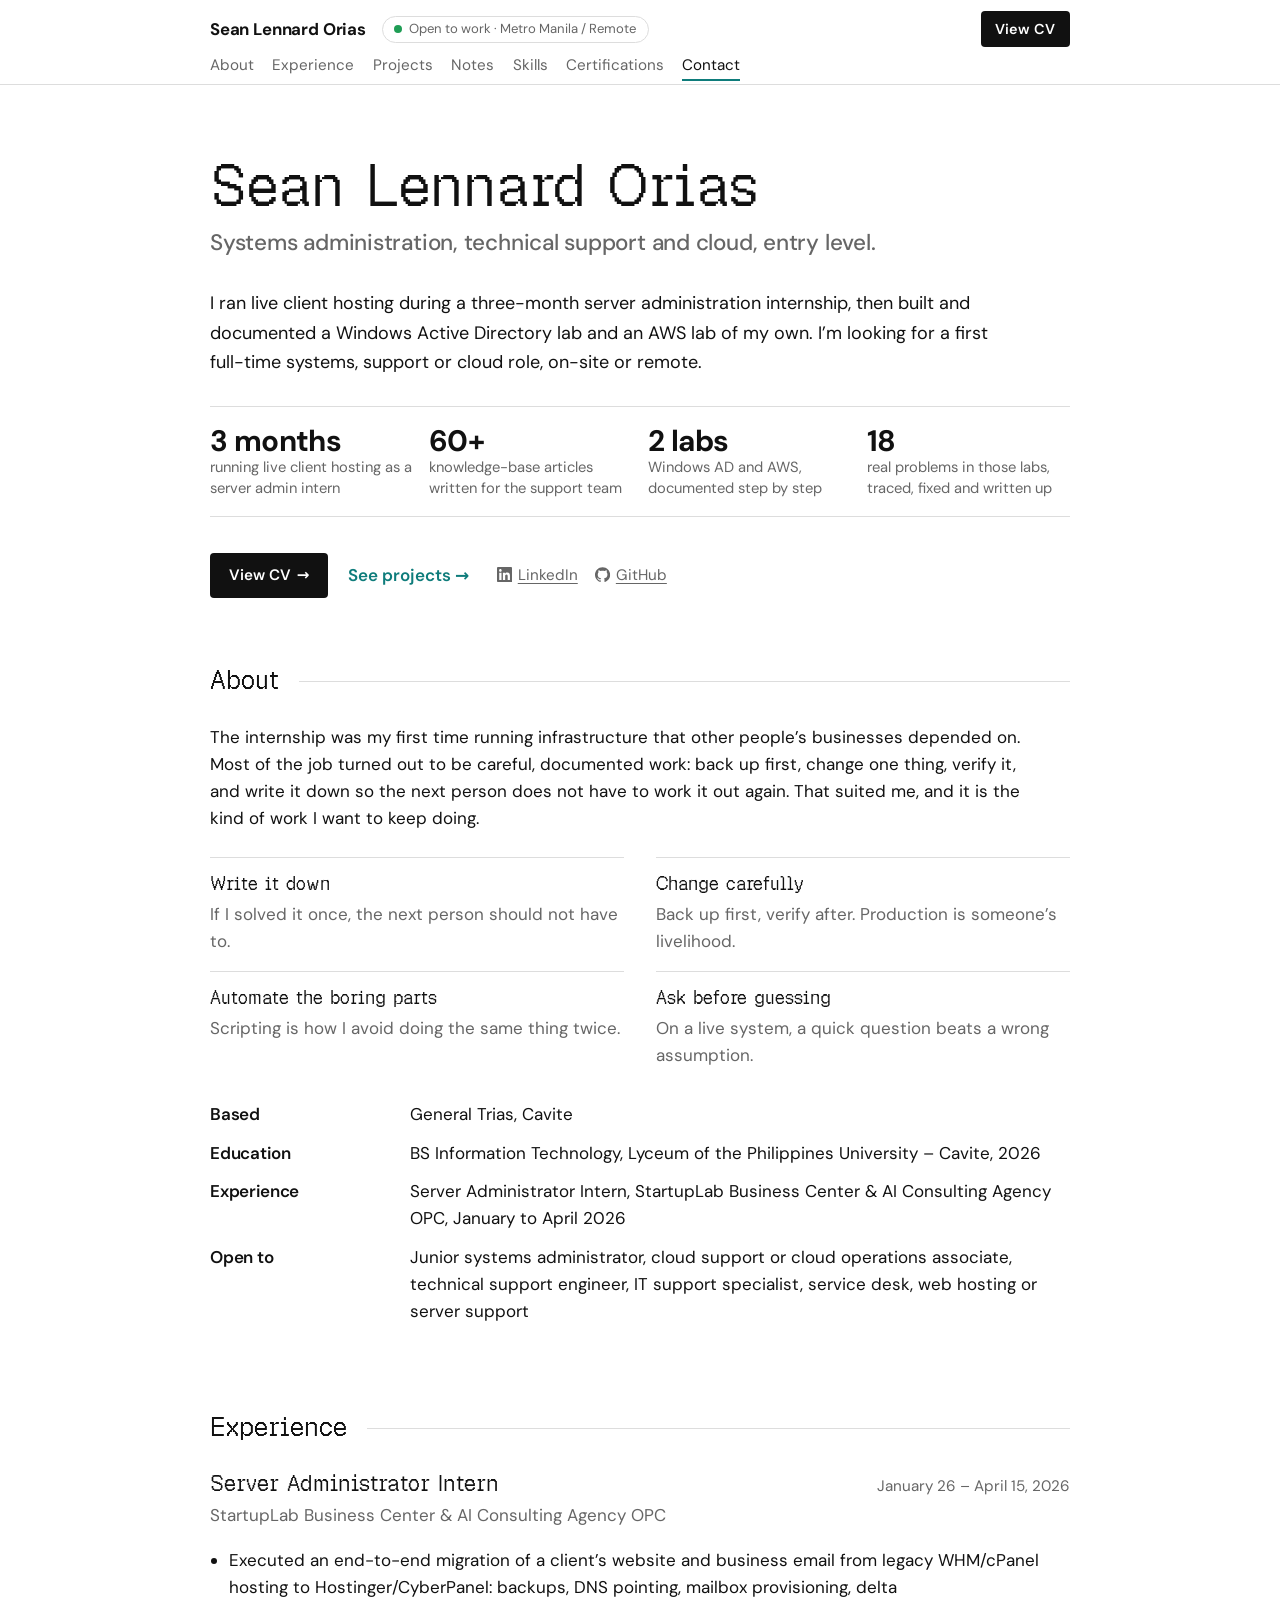
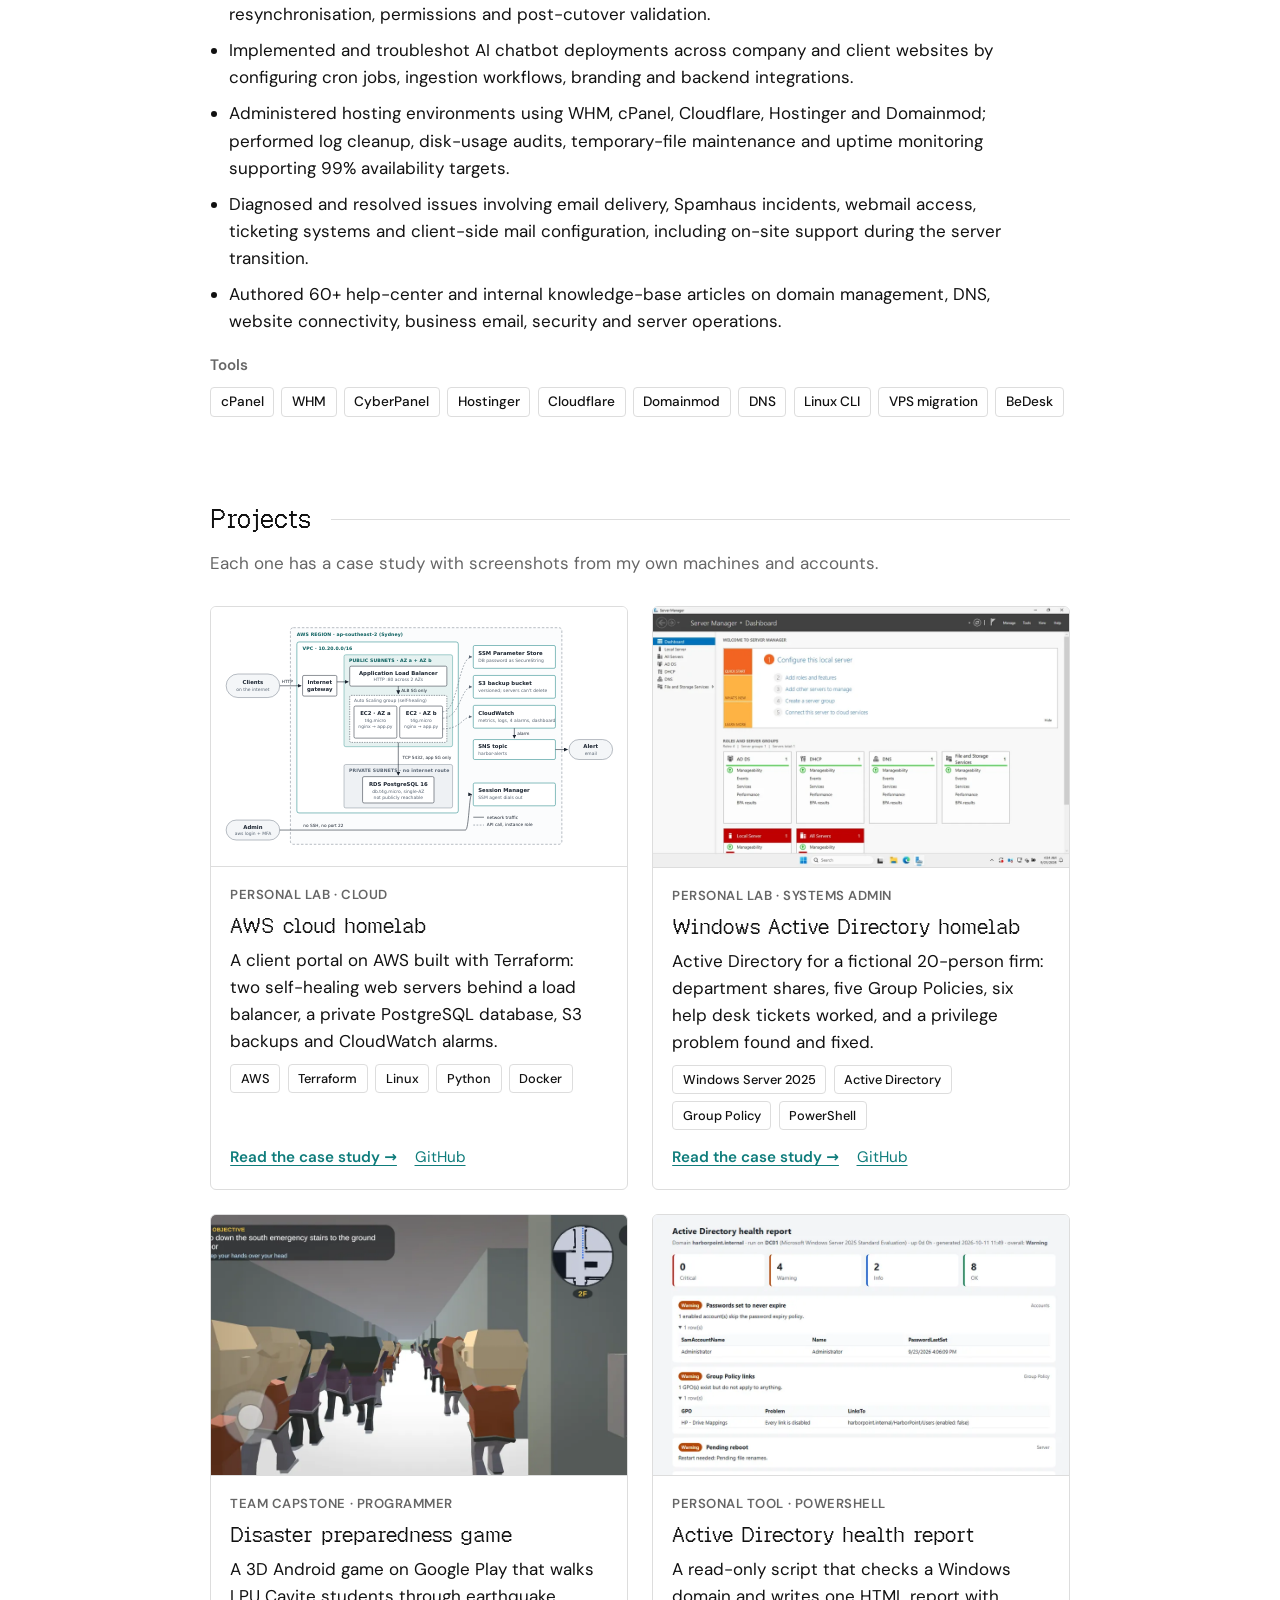
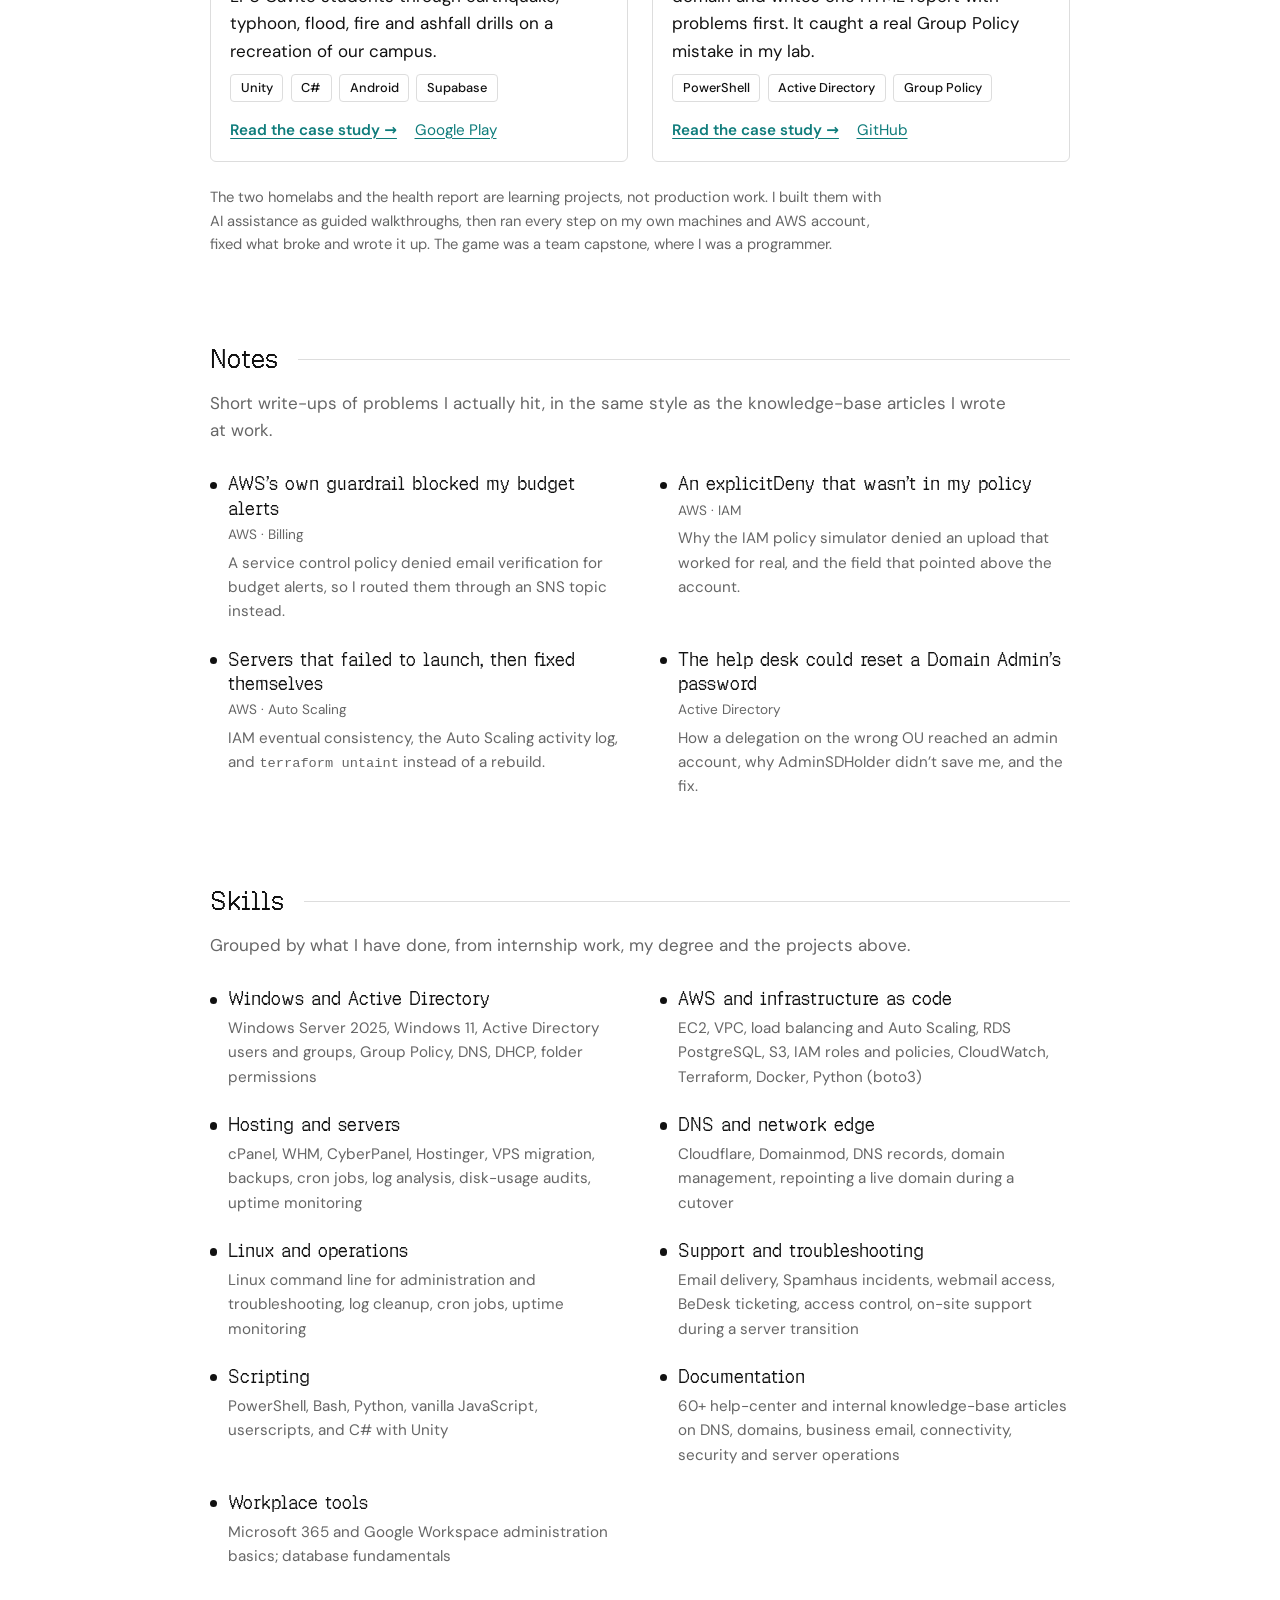
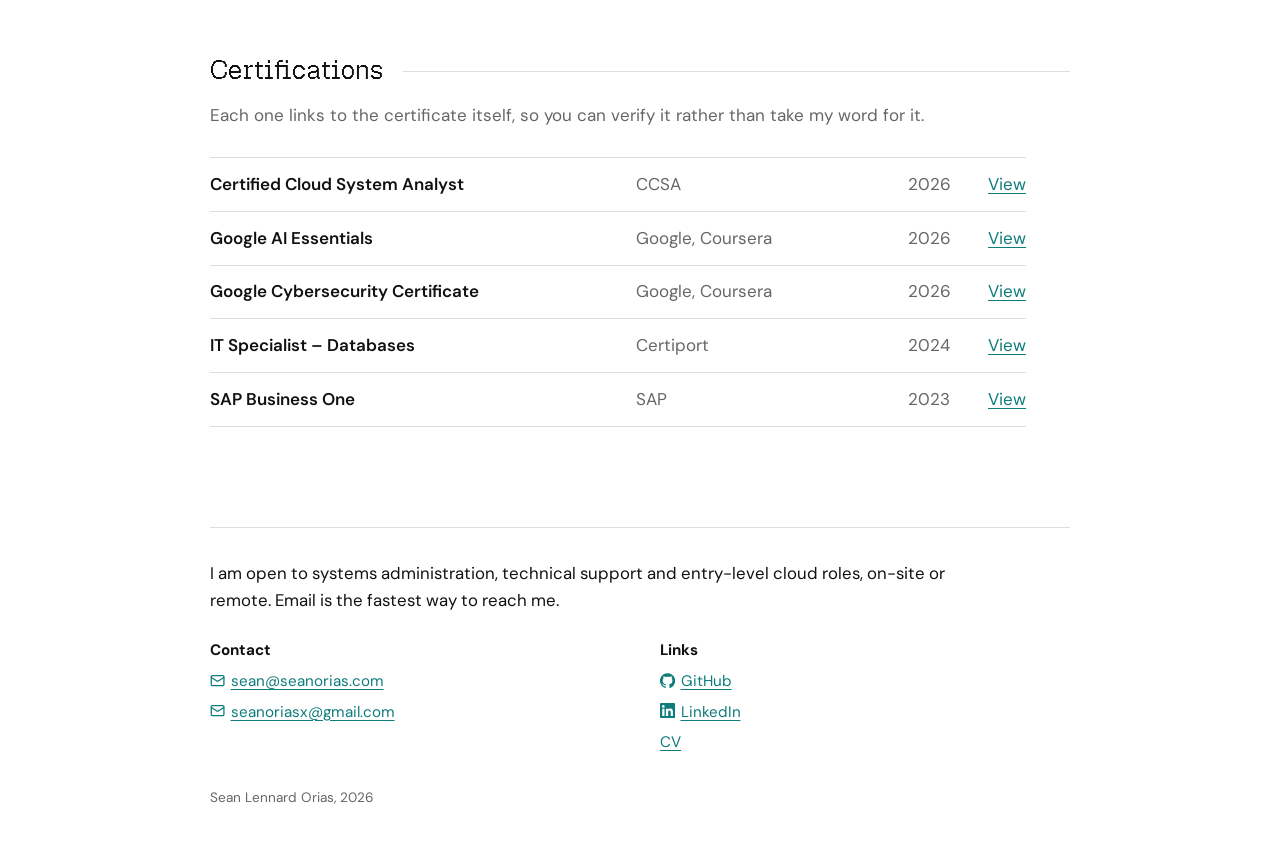
==== commit 7f3dcaf6: "Teal only on clickable things Stat numbers, About labels, Notes/Skills dots, list bullets and callou" ====
--- a/index.html
+++ b/index.html
@@ -24,14 +24,14 @@
 
   <link rel="preload" href="assets/fonts/dm-sans-latin-wght-normal.woff2" as="font" type="font/woff2" crossorigin>
   <link rel="preload" href="assets/fonts/geist-pixel-square.woff2" as="font" type="font/woff2" crossorigin>
-  <link rel="stylesheet" href="css/fonts.css?v=3">
-  <link rel="stylesheet" href="css/tokens.css?v=3">
-  <link rel="stylesheet" href="css/base.css?v=3">
-  <link rel="stylesheet" href="css/layout.css?v=3">
-  <link rel="stylesheet" href="css/components.css?v=3">
-  <link rel="stylesheet" href="css/sections.css?v=3">
-  <link rel="stylesheet" href="css/pages.css?v=3">
-  <link rel="stylesheet" href="css/responsive.css?v=3">
+  <link rel="stylesheet" href="css/fonts.css?v=4">
+  <link rel="stylesheet" href="css/tokens.css?v=4">
+  <link rel="stylesheet" href="css/base.css?v=4">
+  <link rel="stylesheet" href="css/layout.css?v=4">
+  <link rel="stylesheet" href="css/components.css?v=4">
+  <link rel="stylesheet" href="css/sections.css?v=4">
+  <link rel="stylesheet" href="css/pages.css?v=4">
+  <link rel="stylesheet" href="css/responsive.css?v=4">
 
   <script type="application/ld+json">
   {
--- a/css/tokens.css
+++ b/css/tokens.css
@@ -5,7 +5,6 @@
   --rule: #dddddd;
   --accent: #0e7c7b;
   --accent-ink: #0a5f5e;
-  --accent-soft: #e6f2f1;
   --status: #1f9d55;
   --max-width: 860px;
   --radius: 4px;
--- a/css/components.css
+++ b/css/components.css
@@ -55,7 +55,7 @@
 .sheet dt {
   font-family: var(--font-display);
   font-weight: 600;
-  color: var(--accent);
+  color: var(--ink);
   letter-spacing: -0.01em;
 }
 
@@ -73,8 +73,9 @@
 .chips li {
   padding: 0.2rem 0.6rem;
   border-radius: var(--radius);
-  background: var(--accent-soft);
-  color: var(--accent-ink);
+  background: var(--paper);
+  color: var(--ink);
+  border: 1px solid var(--rule);
   font-size: 0.85rem;
   font-weight: 500;
 }
@@ -102,7 +103,7 @@
   gap: 0.55rem;
 }
 
-.bullets li::marker { color: var(--accent); }
+.bullets li::marker { color: var(--ink); }
 
 
 /* Small logos inside links (Email, LinkedIn, GitHub) */
--- a/css/pages.css
+++ b/css/pages.css
@@ -21,7 +21,7 @@
   font-size: 1.85rem;
   line-height: 1.1;
   letter-spacing: -0.02em;
-  color: var(--accent-ink);
+  color: var(--ink);
 }
 
 .stats span {
@@ -150,7 +150,7 @@
   width: 0.45rem;
   height: 0.45rem;
   border-radius: 50%;
-  background: var(--accent);
+  background: var(--ink);
 }
 
 .notes a,
@@ -242,7 +242,7 @@
 .prose ul + p { margin-top: 0.8rem; }
 
 .prose ul { padding-left: 1.2rem; display: grid; gap: 0.45rem; }
-.prose li::marker { color: var(--accent); }
+.prose li::marker { color: var(--ink); }
 
 .prose code {
   background: #f4f6f8;
@@ -307,8 +307,8 @@
 .callout {
   margin: 1.5rem 0;
   padding: 1rem 1.2rem;
-  border-left: 3px solid var(--accent);
-  background: var(--accent-soft);
+  border-left: 3px solid var(--ink);
+  background: var(--paper);
   border-radius: 0 var(--radius) var(--radius) 0;
 }
 
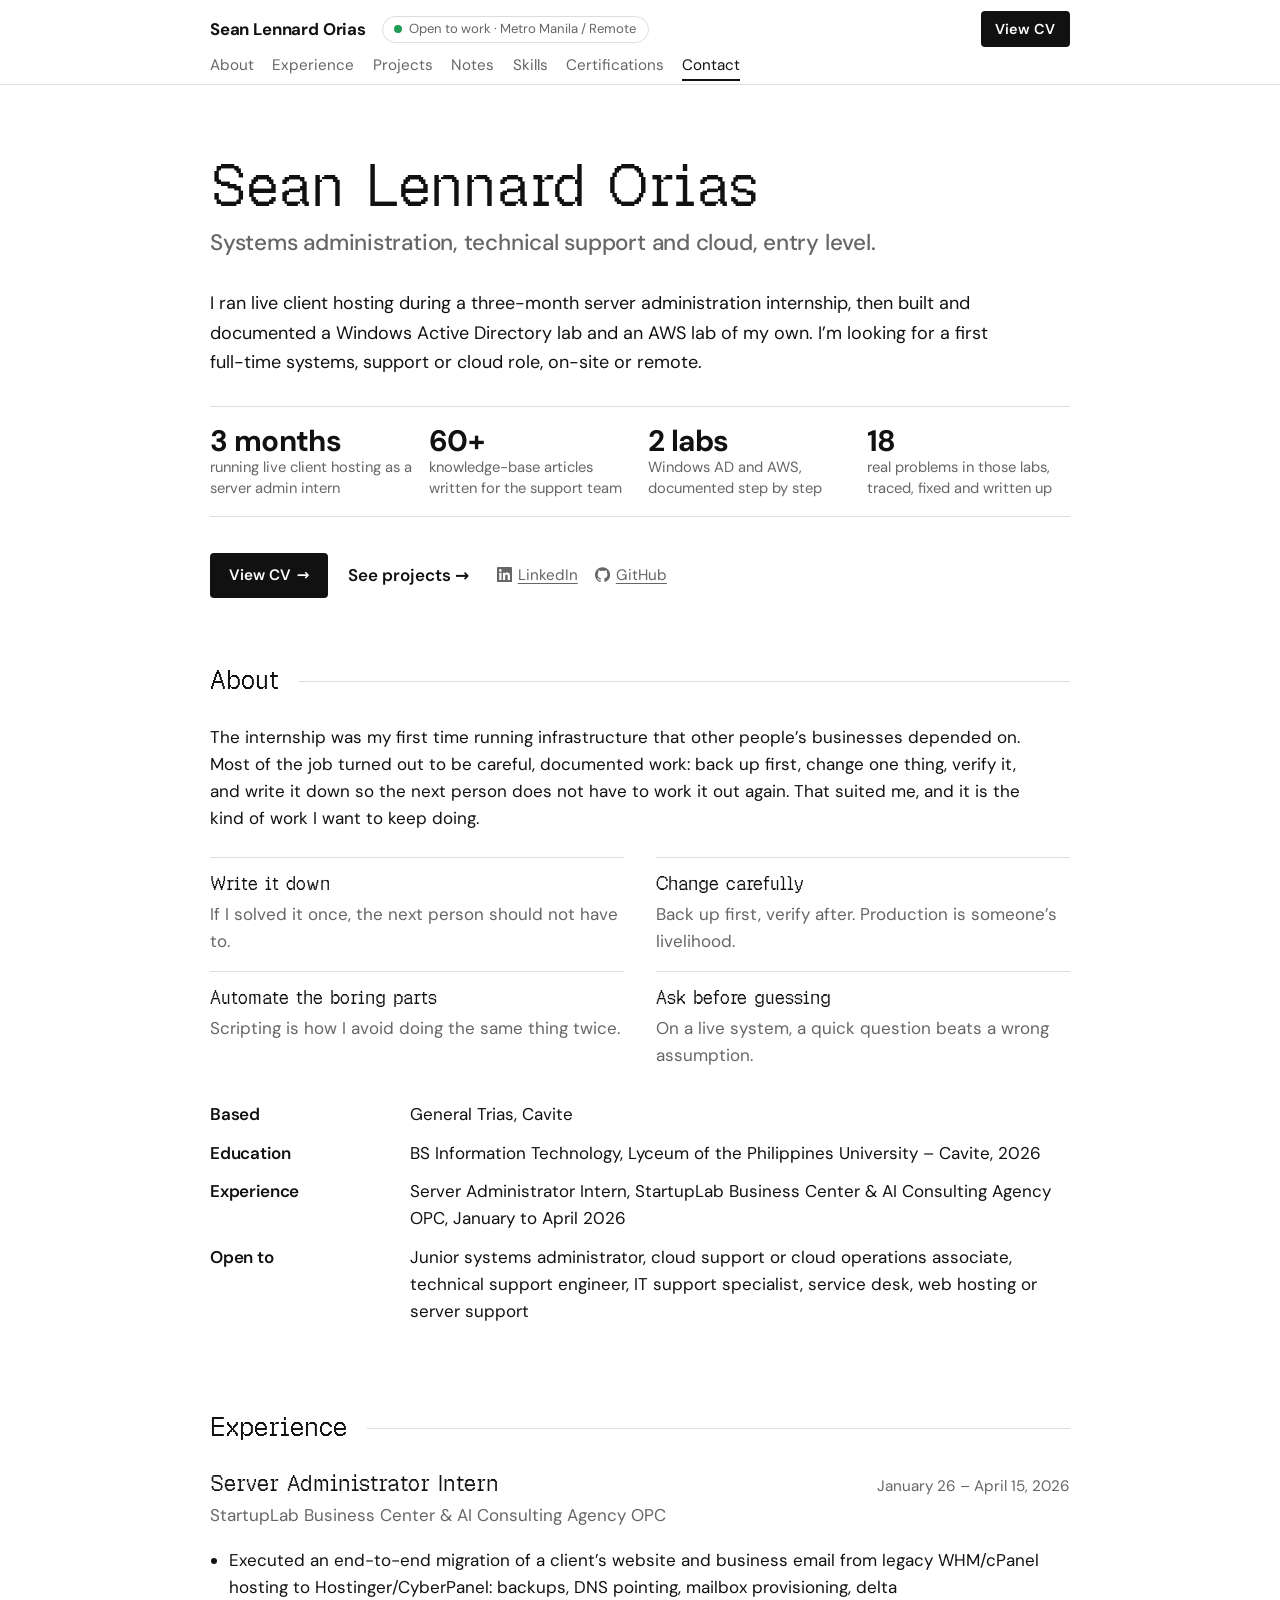
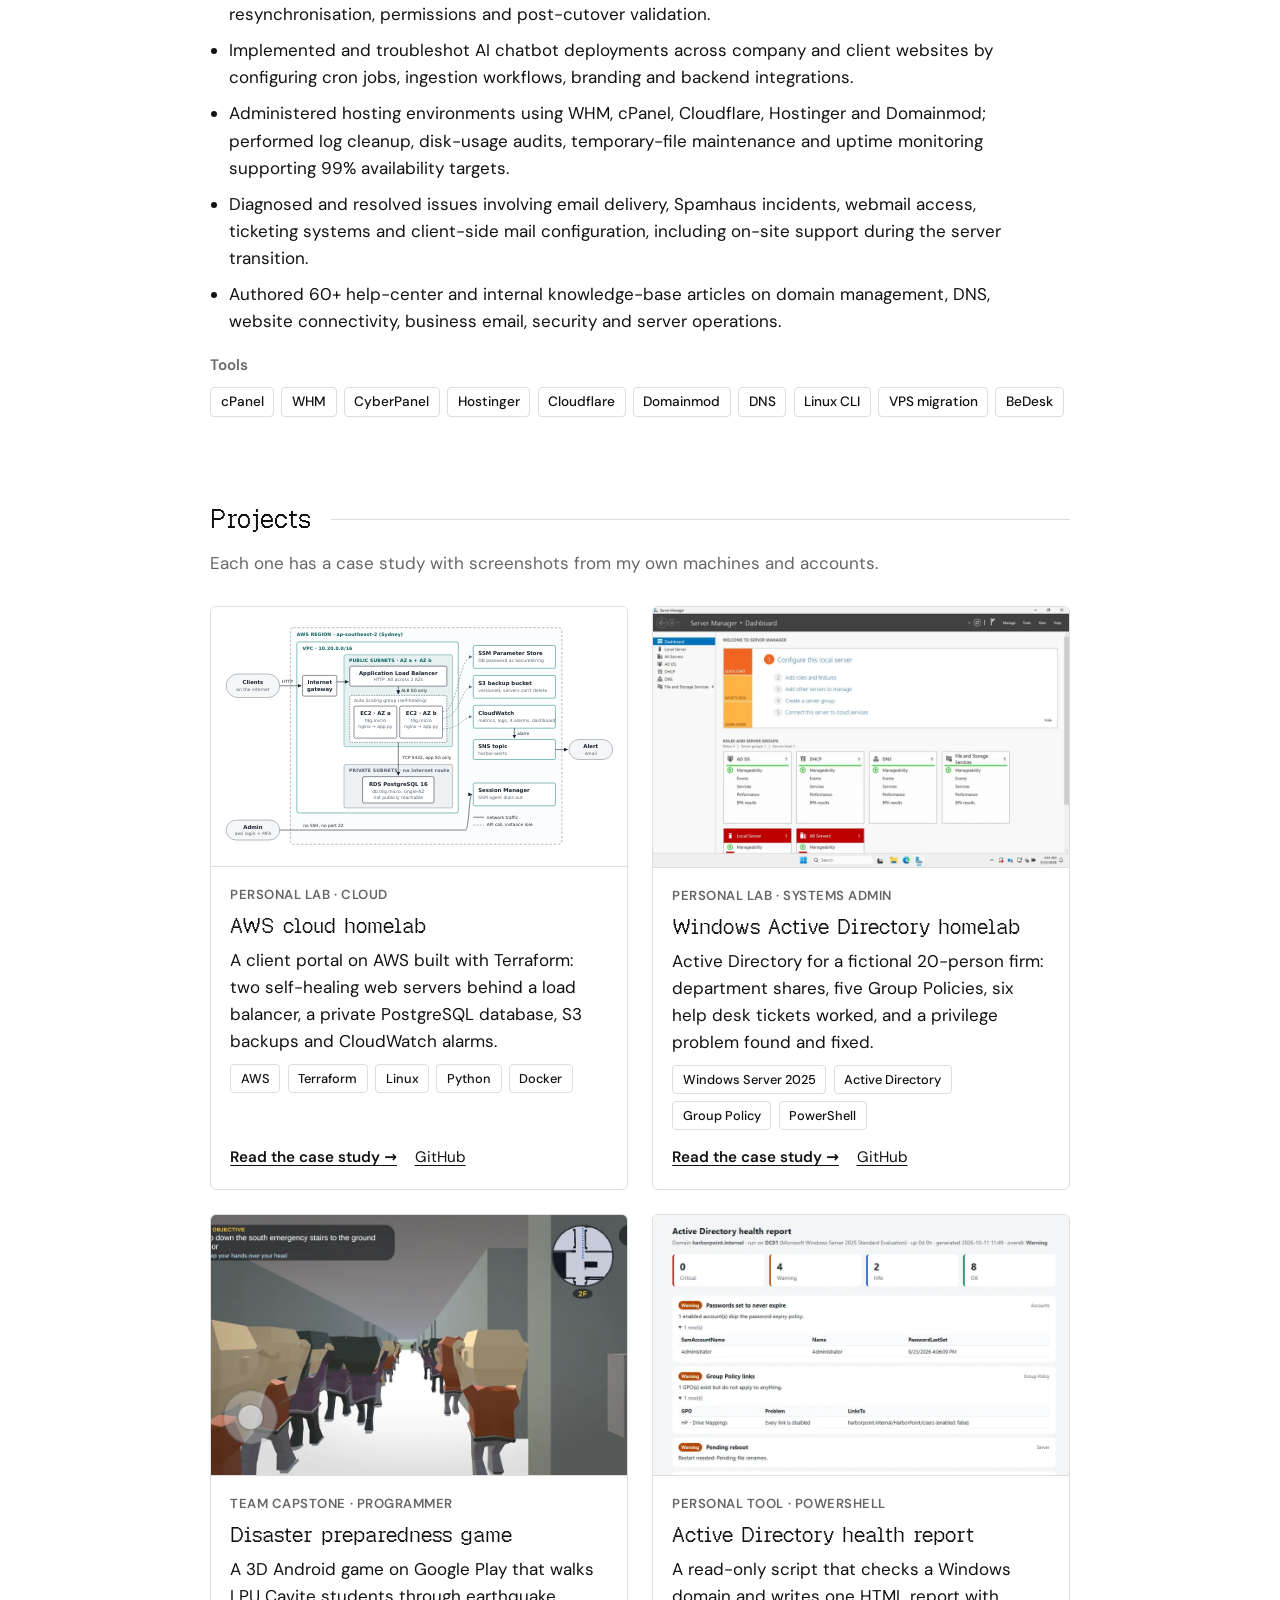
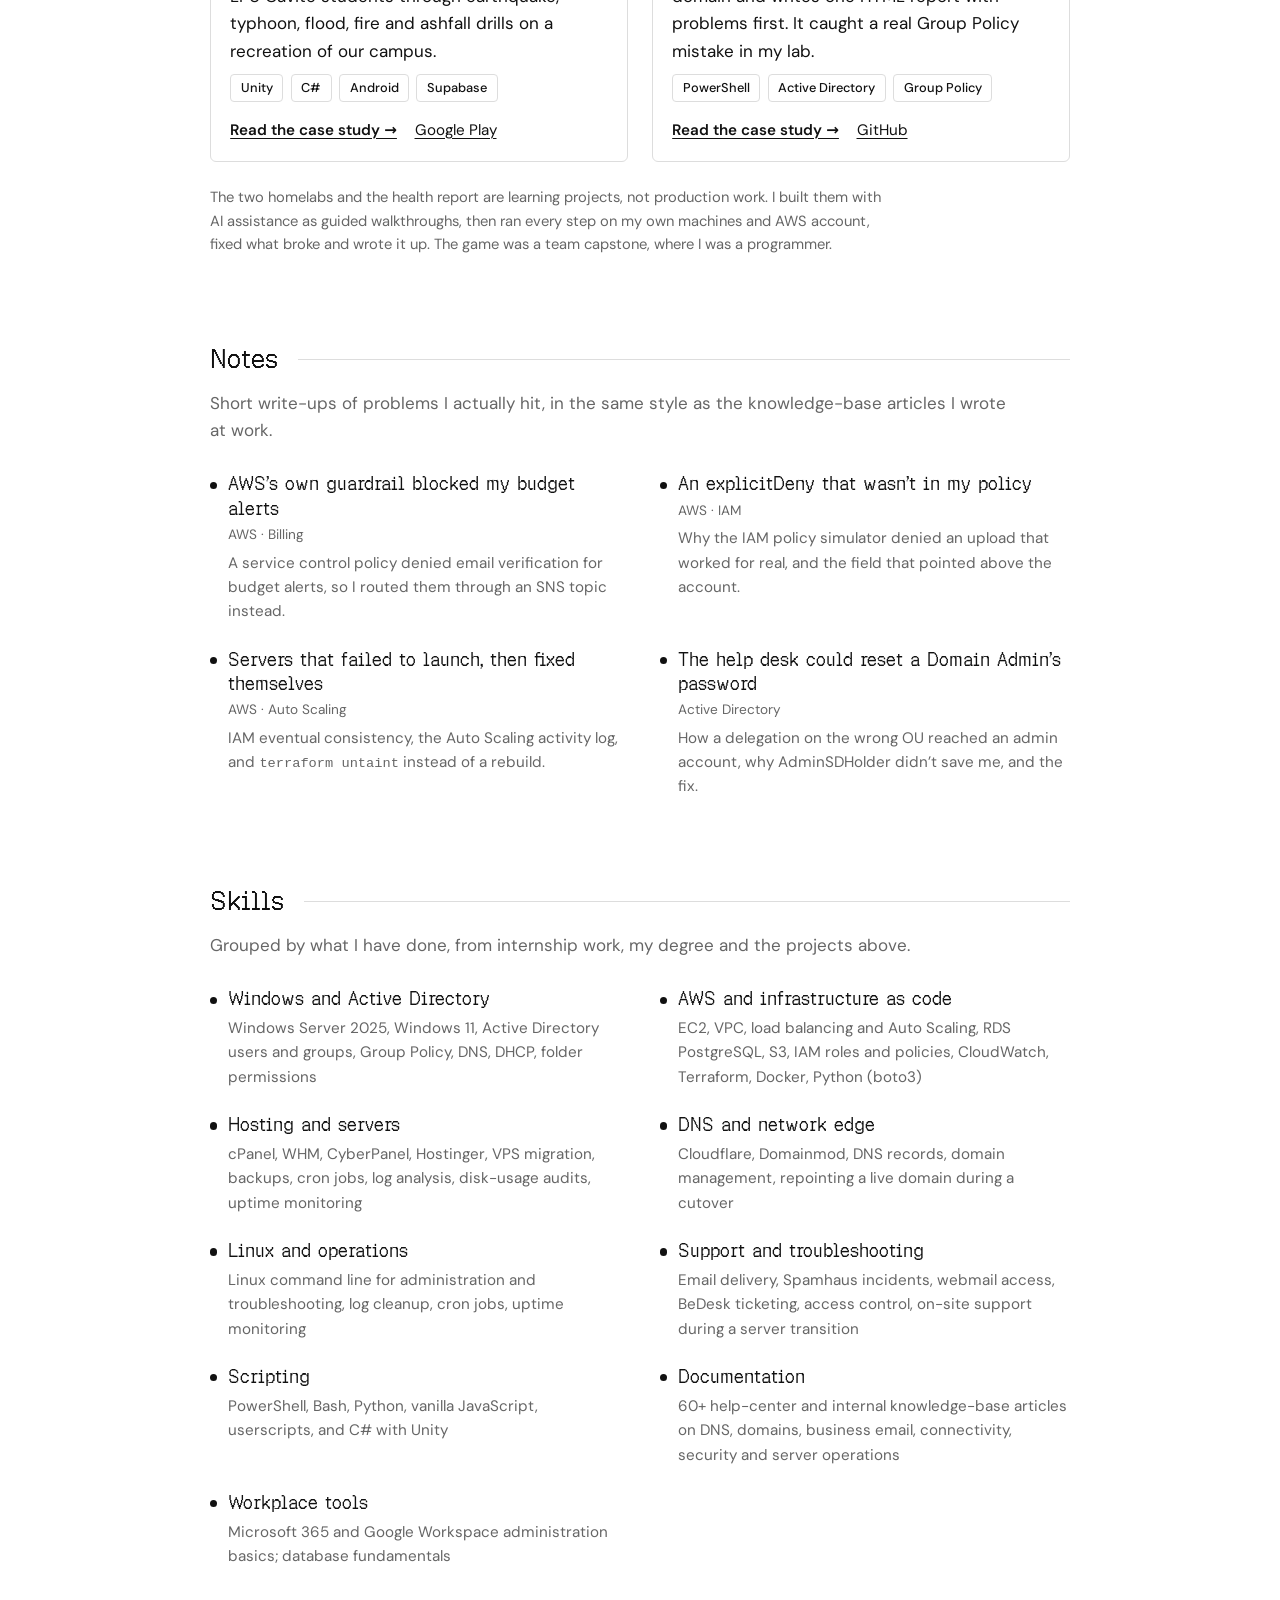
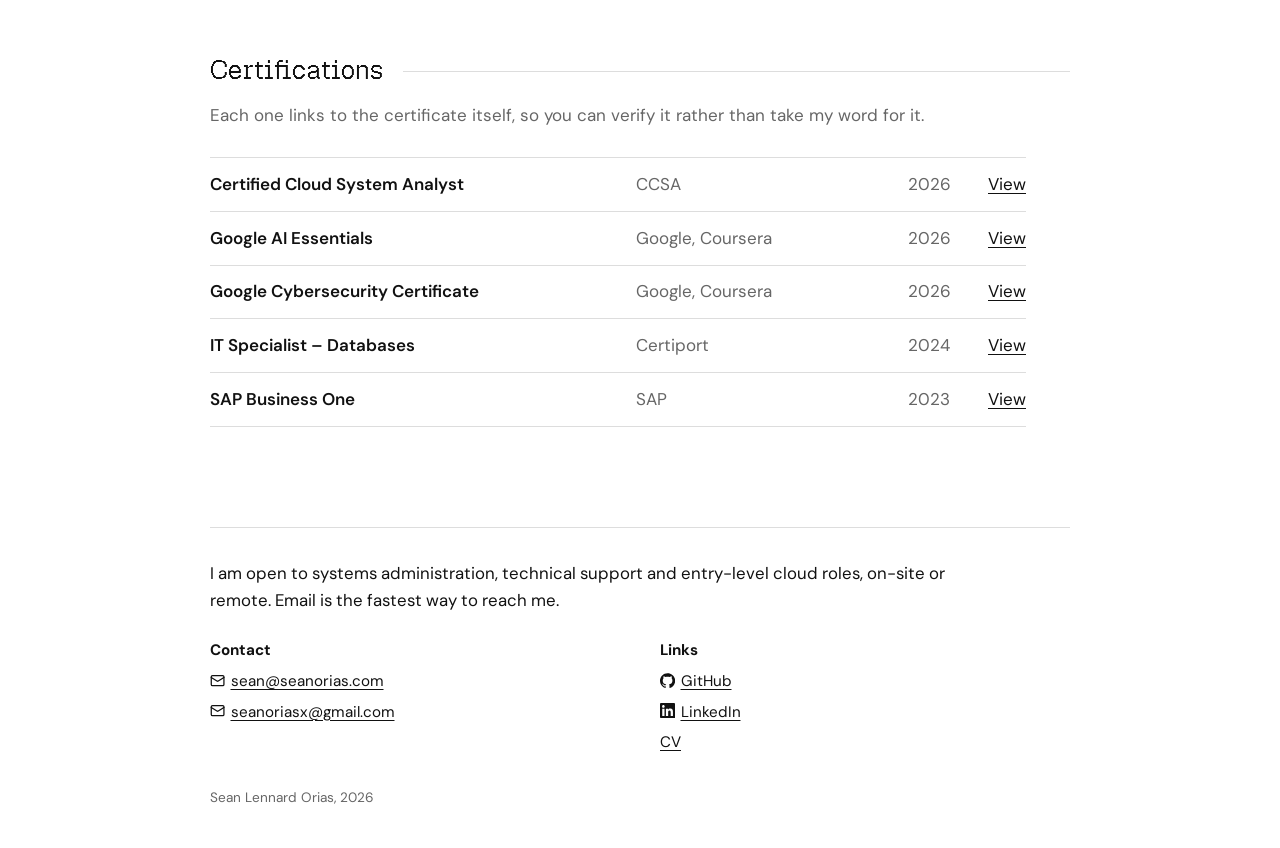
==== commit 83e1d8e4: "Black, white and grey only Teal removed: links and focus outlines are #111, hovers go to #666, the d" ====
--- a/index.html
+++ b/index.html
@@ -24,14 +24,14 @@
 
   <link rel="preload" href="assets/fonts/dm-sans-latin-wght-normal.woff2" as="font" type="font/woff2" crossorigin>
   <link rel="preload" href="assets/fonts/geist-pixel-square.woff2" as="font" type="font/woff2" crossorigin>
-  <link rel="stylesheet" href="css/fonts.css?v=4">
-  <link rel="stylesheet" href="css/tokens.css?v=4">
-  <link rel="stylesheet" href="css/base.css?v=4">
-  <link rel="stylesheet" href="css/layout.css?v=4">
-  <link rel="stylesheet" href="css/components.css?v=4">
-  <link rel="stylesheet" href="css/sections.css?v=4">
-  <link rel="stylesheet" href="css/pages.css?v=4">
-  <link rel="stylesheet" href="css/responsive.css?v=4">
+  <link rel="stylesheet" href="css/fonts.css?v=5">
+  <link rel="stylesheet" href="css/tokens.css?v=5">
+  <link rel="stylesheet" href="css/base.css?v=5">
+  <link rel="stylesheet" href="css/layout.css?v=5">
+  <link rel="stylesheet" href="css/components.css?v=5">
+  <link rel="stylesheet" href="css/sections.css?v=5">
+  <link rel="stylesheet" href="css/pages.css?v=5">
+  <link rel="stylesheet" href="css/responsive.css?v=5">
 
   <script type="application/ld+json">
   {
--- a/css/tokens.css
+++ b/css/tokens.css
@@ -3,9 +3,9 @@
   --ink: #111111;
   --muted: #666666;
   --rule: #dddddd;
-  --accent: #0e7c7b;
-  --accent-ink: #0a5f5e;
-  --status: #1f9d55;
+  --accent: #111111;
+  --accent-ink: #666666;
+  --status: #1f9d55; /* status pill dot: green = open to work; use red (#d93025) once employed */
   --max-width: 860px;
   --radius: 4px;
   --font-pixel: "Geist Pixel", ui-monospace, "Cascadia Code", Consolas, monospace;
--- a/css/components.css
+++ b/css/components.css
@@ -22,7 +22,7 @@
 }
 
 .btn-primary:hover {
-  background: var(--accent);
+  background: var(--muted);
   color: var(--paper);
 }
 
@@ -140,7 +140,7 @@
   flex-direction: column;
 }
 
-.doc-viewer::backdrop { background: rgb(15 20 28 / 0.7); }
+.doc-viewer::backdrop { background: rgb(0 0 0 / 0.7); }
 
 .doc-viewer-bar {
   display: flex;
@@ -173,7 +173,7 @@
   flex: 1;
   min-height: 0;
   overflow: auto;
-  background: #e9edf1;
+  background: #eeeeee;
 }
 
 .doc-viewer-body iframe {
--- a/css/pages.css
+++ b/css/pages.css
@@ -52,13 +52,13 @@
 
 .card:hover {
   border-color: var(--accent);
-  box-shadow: 0 6px 18px rgba(27, 36, 48, 0.08);
+  box-shadow: 0 6px 18px rgba(0, 0, 0, 0.08);
 }
 
 .card-media {
   display: block;
   aspect-ratio: 16 / 10;
-  background: #f4f6f8;
+  background: #f4f4f4;
   border-bottom: 1px solid var(--rule);
 }
 
@@ -245,7 +245,7 @@
 .prose li::marker { color: var(--ink); }
 
 .prose code {
-  background: #f4f6f8;
+  background: #f4f4f4;
   padding: 0.05rem 0.3rem;
   border-radius: 3px;
 }
@@ -354,8 +354,8 @@
   margin: 1rem 0;
   padding: 0.9rem 1rem;
   overflow-x: auto;
-  background: #1b2430;
-  color: #e9eef3;
+  background: #111111;
+  color: #eeeeee;
   border-radius: 6px;
   font-size: 0.88rem;
   line-height: 1.5;
